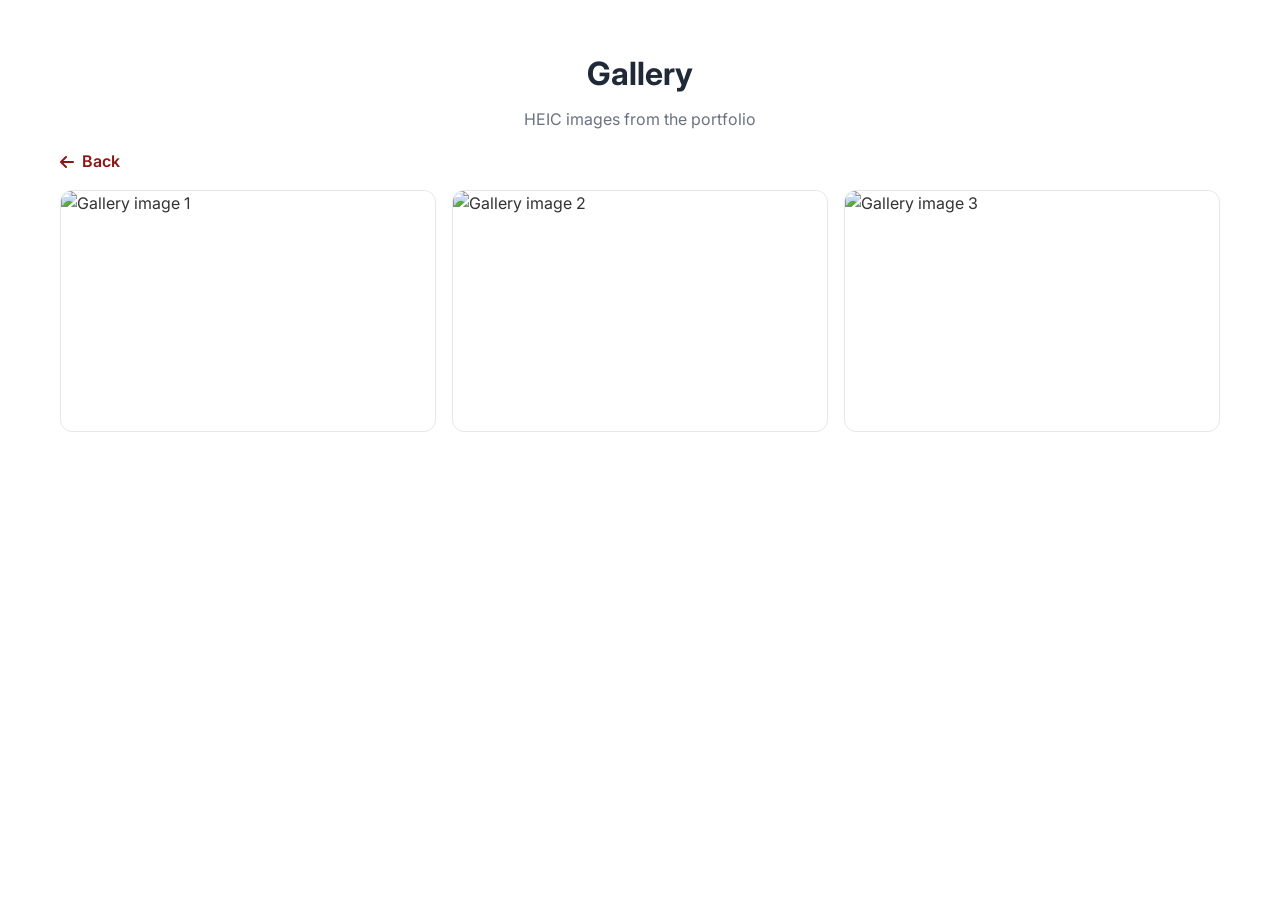
==== gallery.html @ 2d90c0ca "Initial commit: Personal portfolio website" ====
<!DOCTYPE html>
<html lang="en">
<head>
    <meta charset="UTF-8">
    <meta name="viewport" content="width=device-width, initial-scale=1.0">
    <title>Gallery - HEIC Images</title>
    <link rel="stylesheet" href="styles.css">
    <link href="https://fonts.googleapis.com/css2?family=Inter:wght@300;400;500;600;700&display=swap" rel="stylesheet">
    <link rel="stylesheet" href="https://cdnjs.cloudflare.com/ajax/libs/font-awesome/6.0.0/css/all.min.css">
    <style>
        .gallery-header { text-align: center; padding: 3rem 0 1rem 0; }
        .gallery-header h1 { font-size: 2rem; font-weight: 700; color: #1f2937; }
        .gallery-subtitle { color: #6b7280; margin-top: 0.5rem; font-size: 1rem; }
        .gallery-grid { max-width: 1200px; margin: 0 auto; padding: 0 20px 3rem 20px; display: grid; grid-template-columns: repeat(auto-fit, minmax(240px, 1fr)); gap: 1rem; }
        .gallery-card { background: #ffffff; border: 1px solid #e5e7eb; border-radius: 12px; overflow: hidden; }
        .gallery-card img { width: 100%; height: 240px; object-fit: cover; display: block; }
        .gallery-actions { max-width: 1200px; margin: 0 auto 1rem auto; padding: 0 20px; display: flex; gap: 1rem; }
        .gallery-back { text-decoration: none; color: #8C1515; font-weight: 600; display: inline-flex; align-items: center; gap: 0.5rem; }
        .gallery-back:hover { color: #6B0F0F; }
        @media (max-width: 480px) { .gallery-card img { height: 180px; } }
    </style>
    <script>
        // Warn users if HEIC may not be supported by their browser
        document.addEventListener('DOMContentLoaded', function() {
            var isSafari = /^((?!chrome|android).)*safari/i.test(navigator.userAgent);
            if (!isSafari) {
                // No UI disruption; optional console note only
                console.log('Some browsers may not natively display HEIC images.');
            }
        });
    </script>
    <link rel="preload" as="image" href="IMG_7458.HEIC">
    <link rel="preload" as="image" href="IMG_7417.HEIC">
    <link rel="preload" as="image" href="IMG_1362.HEIC">
    <link rel="icon" href="1.JPG">
    <meta name="description" content="Gallery of HEIC images">
</head>
<body>
    <div class="gallery-header">
        <h1>Gallery</h1>
        <p class="gallery-subtitle">HEIC images from the portfolio</p>
    </div>
    <div class="gallery-actions">
        <a href="index.html#about" class="gallery-back"><i class="fas fa-arrow-left"></i> Back</a>
    </div>
    <div class="gallery-grid">
        <div class="gallery-card">
            <img src="IMG_7458.HEIC" alt="Gallery image 1">
        </div>
        <div class="gallery-card">
            <img src="IMG_7417.HEIC" alt="Gallery image 2">
        </div>
        <div class="gallery-card">
            <img src="IMG_1362.HEIC" alt="Gallery image 3">
        </div>
    </div>
</body>
</html>
---- styles.css ----
:root {
    --about-bg: #F3F7FA; /* soft off-white to match provided sample */
}
/* Reset and Base Styles */
* {
    margin: 0;
    padding: 0;
    box-sizing: border-box;
}

html {
    scroll-behavior: smooth;
}

body {
    font-family: 'Inter', sans-serif;
    line-height: 1.6;
    color: #333;
    overflow-x: hidden;
}

.container {
    max-width: 1200px;
    margin: 0 auto;
    padding: 0 20px;
}

/* Navigation */
.navbar {
    position: fixed;
    top: 0;
    width: 100%;
    background: rgba(255, 255, 255, 0.95);
    backdrop-filter: blur(10px);
    z-index: 1000;
    padding: 1rem 0;
    transition: all 0.3s ease;
}

.nav-container {
    max-width: 1200px;
    margin: 0 auto;
    padding: 0 20px;
    display: flex;
    justify-content: space-between;
    align-items: center;
}

.nav-logo a {
    font-size: 1.8rem;
    font-weight: 700;
    color: #000000;
    text-decoration: none;
    transition: color 0.3s ease;
}

.nav-logo a:hover {
    color: #6B0F0F;
}

.nav-menu {
    display: flex;
    list-style: none;
    gap: 2rem;
}

.nav-link {
    text-decoration: none;
    color: #333;
    font-weight: 500;
    transition: color 0.3s ease;
    position: relative;
}

.nav-link:hover {
    color: #8C1515;
}

.nav-link::after {
    content: '';
    position: absolute;
    bottom: -5px;
    left: 0;
    width: 0;
    height: 2px;
    background: #8C1515;
    transition: width 0.3s ease;
}

.nav-link:hover::after {
    width: 100%;
}

.hamburger {
    display: none;
    flex-direction: column;
    cursor: pointer;
}

.bar {
    width: 25px;
    height: 3px;
    background: #333;
    margin: 3px 0;
    transition: 0.3s;
}

/* Hero Section */
.hero {
    min-height: 100vh;
    display: flex;
    align-items: center;
    background: linear-gradient(135deg, #8C1515 0%, #6B0F0F 100%);
    color: white;
    padding-top: 0;
}

.hero-container {
    max-width: 1200px;
    margin: 0 auto;
    padding: 0;
    display: grid;
    grid-template-columns: 1fr 1fr;
    gap: 0;
    align-items: center;
    height: 100vh;
}

.hero-content {
    padding: 80px 40px 0 40px;
    max-width: 600px;
}

.hero-title {
    font-size: 3.5rem;
    font-weight: 700;
    margin-bottom: 1rem;
    line-height: 1.2;
}

.highlight {
    color: #D2C295;
}

.hero-subtitle {
    font-size: 1.5rem;
    font-weight: 500;
    margin-bottom: 1rem;
    opacity: 0.9;
}

.hero-description {
    font-size: 1.1rem;
    margin-bottom: 2rem;
    opacity: 0.8;
    line-height: 1.7;
}

.hero-buttons {
    display: flex;
    gap: 1rem;
    flex-wrap: wrap;
}

.btn {
    padding: 12px 24px;
    border-radius: 8px;
    text-decoration: none;
    font-weight: 600;
    transition: all 0.3s ease;
    display: inline-block;
    border: none;
    cursor: pointer;
    font-size: 1rem;
}

.btn-primary {
    background: #D2C295;
    color: #1f2937;
}

.btn-primary:hover {
    background: #B8A67A;
    transform: translateY(-2px);
    box-shadow: 0 10px 25px rgba(210, 194, 149, 0.3);
}

.btn-secondary {
    background: transparent;
    color: white;
    border: 2px solid white;
}

.btn-secondary:hover {
    background: white;
    color: #1f2937;
    transform: translateY(-2px);
}

.hero-image {
    display: flex;
    justify-content: flex-end;
    align-items: center;
    height: 100vh;
    width: 100%;
}

.profile-image {
    width: 100%;
    height: 100%;
    border-radius: 0;
    overflow: hidden;
    border: none;
    box-shadow: none;
    display: flex;
    align-items: center;
    justify-content: center;
}

.hero-profile-img {
    width: 100%;
    height: 100%;
    object-fit: cover;
    object-position: center;
    transition: transform 0.3s ease;
    max-height: 100%;
}

.hero-profile-img:hover {
    transform: scale(1.05);
}

/* Section Styles */
.section-title {
    font-size: 2.5rem;
    font-weight: 700;
    text-align: center;
    margin-bottom: 3rem;
    color: #1f2937;
    position: relative;
}

.section-title::after {
    content: '';
    position: absolute;
    bottom: -10px;
    left: 50%;
    transform: translateX(-50%);
    width: 60px;
    height: 4px;
    background: linear-gradient(90deg, #8C1515, #D2C295);
    border-radius: 2px;
}

/* About Section */
.about {
    padding: 5rem 0;
    background: var(--about-bg);
}

/* Education Section */
.education {
    padding: 5rem 0;
    background: linear-gradient(rgba(255, 255, 255, 0.7), rgba(255, 255, 255, 0.7)), url('000203120008.jpg');
    background-size: cover;
    background-position: center;
    background-attachment: fixed;
}

.education-timeline {
    max-width: 800px;
    margin: 0 auto;
}

.education-item {
    margin-bottom: 3rem;
    position: relative;
    padding-left: 2rem;
}

.education-item::before {
    content: '';
    position: absolute;
    left: 0;
    top: 0;
    width: 12px;
    height: 12px;
    background: #8C1515;
    border-radius: 50%;
    border: 3px solid white;
    box-shadow: 0 0 0 3px #e5e7eb;
}

.education-item::after {
    content: '';
    position: absolute;
    left: 5px;
    top: 12px;
    width: 2px;
    height: calc(100% + 1rem);
    background: #e5e7eb;
}

.education-item:last-child::after {
    display: none;
}

.education-content {
    background: #f8fafc;
    padding: 2rem;
    border-radius: 16px;
    border-left: 4px solid #8C1515;
    box-shadow: 0 4px 6px rgba(0, 0, 0, 0.05);
    transition: all 0.3s ease;
}

.education-content:hover {
    transform: translateX(10px);
    box-shadow: 0 10px 25px rgba(0, 0, 0, 0.1);
}

.education-header {
    display: flex;
    justify-content: space-between;
    align-items: flex-start;
    margin-bottom: 1rem;
    flex-wrap: wrap;
    gap: 1rem;
}

.education-header h3 {
    font-size: 1.4rem;
    font-weight: 600;
    color: #1f2937;
    margin: 0;
}

.education-date {
    background: #8C1515;
    color: white;
    padding: 0.5rem 1rem;
    border-radius: 20px;
    font-size: 0.875rem;
    font-weight: 500;
}

.education-institution {
    font-size: 1.1rem;
    font-weight: 600;
    color: #8C1515;
    margin-bottom: 0.5rem;
}

.education-gpa {
    font-size: 1rem;
    font-weight: 600;
    color: #059669;
    margin-bottom: 1rem;
}

.education-description {
    color: #6b7280;
    line-height: 1.6;
    margin-bottom: 1rem;
}

.education-achievements {
    margin-top: 1rem;
}

.education-achievements h4 {
    font-size: 1rem;
    font-weight: 600;
    color: #8C1515;
    margin: 1.5rem 0 0.5rem 0;
}

.education-achievements h4:first-child {
    margin-top: 0.5rem;
}

.education-achievements ul {
    list-style: none;
    padding: 0;
    margin: 0.5rem 0 1rem 0;
}

.education-achievements li {
    color: #6b7280;
    margin-bottom: 0.75rem;
    line-height: 1.6;
    position: relative;
    padding-left: 1.5rem;
}

.education-achievements li::before {
    content: '▸';
    position: absolute;
    left: 0;
    color: #D2C295;
    font-weight: bold;
    font-size: 1.1rem;
}

.education-courses h4 {
    font-size: 1.1rem;
    font-weight: 600;
    color: #1f2937;
    margin-bottom: 1rem;
}

.course-categories {
    display: grid;
    grid-template-columns: repeat(auto-fit, minmax(200px, 1fr));
    gap: 1.5rem;
}

.course-category h5 {
    font-size: 1rem;
    font-weight: 600;
    color: #374151;
    margin-bottom: 0.5rem;
}

.course-category ul {
    list-style: none;
    padding: 0;
}

.course-category li {
    color: #6b7280;
    margin-bottom: 0.25rem;
    font-size: 0.9rem;
    position: relative;
    padding-left: 1rem;
}

.course-category li::before {
    content: '•';
    color: #8C1515;
    position: absolute;
    left: 0;
    font-weight: bold;
}

/* Leadership Section */
.leadership {
    padding: 5rem 0;
    background: #f8fafc;
}

.leadership-grid {
    display: grid;
    grid-template-columns: repeat(auto-fit, minmax(350px, 1fr));
    gap: 2rem;
}

.leadership-card {
    background: white;
    padding: 2rem;
    border-radius: 16px;
    box-shadow: 0 4px 6px rgba(0, 0, 0, 0.05);
    border: 1px solid #e5e7eb;
    transition: all 0.3s ease;
    position: relative;
    overflow: hidden;
}

.leadership-card::before {
    content: '';
    position: absolute;
    top: 0;
    left: 0;
    width: 100%;
    height: 4px;
    background: linear-gradient(90deg, #8C1515, #D2C295);
}

.leadership-card:hover {
    transform: translateY(-10px);
    box-shadow: 0 20px 40px rgba(0, 0, 0, 0.1);
}

.leadership-icon {
    width: 60px;
    height: 60px;
    background: linear-gradient(135deg, #8C1515, #6B0F0F);
    border-radius: 50%;
    display: flex;
    align-items: center;
    justify-content: center;
    margin-bottom: 1.5rem;
    font-size: 1.5rem;
    color: white;
}

.leadership-card h3 {
    font-size: 1.3rem;
    font-weight: 600;
    color: #1f2937;
    margin-bottom: 0.5rem;
}

.leadership-role {
    font-size: 1rem;
    font-weight: 500;
    color: #8C1515;
    margin-bottom: 1rem;
    font-style: italic;
}

.leadership-achievements {
    list-style: none;
    padding: 0;
}

.leadership-achievements li {
    color: #6b7280;
    margin-bottom: 0.75rem;
    line-height: 1.6;
    position: relative;
    padding-left: 1.5rem;
}

    .leadership-achievements li::before {
        content: '✓';
        position: absolute;
        left: 0;
        color: #059669;
        font-weight: bold;
        font-size: 1.1rem;
    }

/* Work Experience Section */
.experience {
    padding: 5rem 0;
    background: white;
}

.experience-timeline {
    max-width: 900px;
    margin: 0 auto;
}

.experience-item {
    margin-bottom: 3rem;
    position: relative;
    padding-left: 2rem;
}

.experience-item::before {
    content: '';
    position: absolute;
    left: 0;
    top: 0;
    width: 12px;
    height: 12px;
    background: #fbbf24;
    border-radius: 50%;
    border: 3px solid white;
    box-shadow: 0 0 0 3px #e5e7eb;
}

.experience-item::after {
    content: '';
    position: absolute;
    left: 5px;
    top: 12px;
    width: 2px;
    height: calc(100% + 1rem);
    background: #e5e7eb;
}

.experience-item:last-child::after {
    display: none;
}

.experience-content {
    background: #f8fafc;
    padding: 2rem;
    border-radius: 16px;
    border-left: 4px solid #D2C295;
    box-shadow: 0 4px 6px rgba(0, 0, 0, 0.05);
    transition: all 0.3s ease;
}

.experience-content:hover {
    transform: translateX(10px);
    box-shadow: 0 10px 25px rgba(0, 0, 0, 0.1);
}

.experience-header {
    display: flex;
    justify-content: space-between;
    align-items: flex-start;
    margin-bottom: 1rem;
    flex-wrap: wrap;
    gap: 1rem;
}

.experience-header h3 {
    font-size: 1.4rem;
    font-weight: 600;
    color: #1f2937;
    margin: 0;
}

.experience-date {
    background: #D2C295;
    color: #1f2937;
    padding: 0.5rem 1rem;
    border-radius: 20px;
    font-size: 0.875rem;
    font-weight: 600;
}

.experience-company {
    font-size: 1.1rem;
    font-weight: 600;
    color: #8C1515;
    margin-bottom: 1rem;
}

/* Ensure company links keep Stanford red in all states */
.experience-company a,
.experience-company a:visited {
    color: #8C1515;
    text-decoration: none;
}

.experience-company a:hover {
    color: #6B0F0F;
}

.experience-description {
    color: #6b7280;
    line-height: 1.6;
    margin-bottom: 1rem;
}

.experience-achievements h4 {
    font-size: 1.1rem;
    font-weight: 600;
    color: #1f2937;
    margin-bottom: 1rem;
}

.experience-achievements ul {
    list-style: none;
    padding: 0;
}

.experience-achievements li {
    color: #6b7280;
    margin-bottom: 0.75rem;
    line-height: 1.6;
    position: relative;
    padding-left: 1.5rem;
}

.experience-achievements li::before {
    content: '▸';
    position: absolute;
    left: 0;
    color: #D2C295;
    font-weight: bold;
    font-size: 1.1rem;
}

.about-content {
    display: grid;
    grid-template-columns: 1.3fr 1.7fr;
    gap: 4rem;
    align-items: start;
}

.about-text p {
    font-size: 1.1rem;
    margin-bottom: 1.5rem;
    color: #4b5563;
    line-height: 1.8;
}

.about-text strong {
    font-weight: 700;
    color: #4b5563;
}

.about-stats {
    display: grid;
    grid-template-columns: repeat(3, 1fr);
    gap: 2rem;
    margin-top: 2rem;
}

.stat {
    text-align: center;
    padding: 1.5rem;
    background: white;
    border-radius: 12px;
    box-shadow: 0 4px 6px rgba(0, 0, 0, 0.05);
    transition: transform 0.3s ease;
}

.stat:hover {
    transform: translateY(-5px);
}

.stat h3 {
    font-size: 2rem;
    font-weight: 700;
    color: #8C1515;
    margin-bottom: 0.5rem;
}

.stat p {
    color: #6b7280;
    font-weight: 500;
}

/* Hobbies & Interests Section */
.hobbies-interests {
    margin-top: 2rem;
    padding-top: 2rem;
    border-top: 1px solid #e5e7eb;
}

.hobbies-interests h3 {
    font-size: 1.3rem;
    font-weight: 600;
    color: #1f2937;
    margin-bottom: 1.5rem;
    text-align: center;
}

.interests-grid {
    display: grid;
    grid-template-columns: repeat(auto-fit, minmax(150px, 1fr));
    gap: 1rem;
}

.interest-item {
    display: flex;
    flex-direction: column;
    align-items: center;
    text-align: center;
    padding: 1rem;
    background: white;
    border-radius: 12px;
    box-shadow: 0 2px 4px rgba(0, 0, 0, 0.05);
    transition: all 0.3s ease;
    border: 1px solid #e5e7eb;
}

.interest-item:hover {
    transform: translateY(-5px);
    box-shadow: 0 8px 25px rgba(0, 0, 0, 0.1);
    border-color: #2563eb;
}

.interest-item i {
    font-size: 1.5rem;
    color: #8C1515;
    margin-bottom: 0.75rem;
    transition: all 0.3s ease;
}

.interest-item:hover i {
    color: #6B0F0F;
    transform: scale(1.1);
}

.interest-item span {
    font-size: 0.9rem;
    font-weight: 500;
    color: #374151;
    line-height: 1.4;
}

/* Preserve interest link styling */
.interest-link {
    color: inherit;
    text-decoration: none;
}

.interest-link:hover,
.interest-link:visited {
    color: inherit;
    text-decoration: none;
}

.about-image {
    height: 100%;
    display: flex;
    flex-direction: column;
    gap: 1rem;
}

.about-gemini-image {
    width: 100%;
    height: 40%;
    border-radius: 12px;
    overflow: hidden;
    box-shadow: none;
    background: var(--about-bg); /* match About section background */
}

.about-gemini-img {
    width: 100%;
    height: 100%;
    object-fit: cover;
    object-position: center;
}

.about-profile-image {
    width: 100%;
    height: 60%;
    border-radius: 0;
    overflow: hidden;
    box-shadow: none;
    border: none;
}

.about-profile-img {
    width: 100%;
    height: 100%;
    object-fit: cover;
    object-position: center;
    transition: transform 0.3s ease;
}

.about-profile-img:hover {
    transform: scale(1.05);
}

.about-profile-img:hover {
    transform: scale(1.05);
}

/* Skills Section */
.skills {
    padding: 5rem 0;
    background: white;
}

.skills-grid {
    display: grid;
    grid-template-columns: repeat(auto-fit, minmax(300px, 1fr));
    gap: 2rem;
}

.skill-category {
    background: #f8fafc;
    padding: 2rem;
    border-radius: 16px;
    border: 1px solid #e5e7eb;
    transition: all 0.3s ease;
}

.skill-category:hover {
    transform: translateY(-5px);
    box-shadow: 0 20px 40px rgba(0, 0, 0, 0.1);
    border-color: #8C1515;
}

/* Disable hover movement/color changes in skills section */
.skills .skill-category:hover {
    transform: none;
    box-shadow: none;
    border-color: #e5e7eb;
}

.skill-category h3 {
    font-size: 1.3rem;
    font-weight: 600;
    margin-bottom: 1.5rem;
    color: #1f2937;
    text-align: center;
}

.skill-items {
    display: grid;
    grid-template-columns: repeat(2, 1fr);
    gap: 1rem;
}

.skill-item {
    display: flex;
    align-items: center;
    gap: 0.5rem;
    padding: 0.75rem;
    background: white;
    border-radius: 8px;
    transition: all 0.3s ease;
}

.skill-item:hover {
    background: #8C1515;
    color: white;
    transform: translateX(5px);
}

.skills .skill-item:hover {
    background: white;
    color: inherit;
    transform: none;
}

.skills .skill-item:hover i {
    color: #8C1515;
}

.skill-item i {
    font-size: 1.2rem;
    color: #8C1515;
}

.skill-item:hover i {
    color: white;
}

.skill-item span {
    font-weight: 500;
}

/* Projects Section */
.projects {
    padding: 5rem 0;
    background: #f8fafc;
}

.projects-grid {
    display: grid;
    grid-template-columns: repeat(auto-fit, minmax(350px, 1fr));
    gap: 2rem;
}

.project-card {
    background: white;
    border-radius: 16px;
    overflow: hidden;
    box-shadow: 0 4px 6px rgba(0, 0, 0, 0.05);
    border: 1px solid #e5e7eb;
}

.project-image {
    height: 200px;
    background: linear-gradient(135deg, #667eea, #764ba2);
    display: flex;
    align-items: center;
    justify-content: center;
    overflow: hidden;
}

/* Ensure project screenshot images fill the frame */
.project-image-img {
    width: 100%;
    height: 100%;
    object-fit: cover;
    display: block;
}

/* Remove gradient background for cards that provide an image */
.project-card.smarte .project-image,
.project-card.synced .project-image,
.project-card.teachfx .project-image,
.project-card.ck12 .project-image,
.project-card.honors .project-image {
    background: none;
}

.project-placeholder {
    font-size: 3rem;
    color: white;
}

.project-content {
    padding: 2rem;
}

.project-content h3 {
    font-size: 1.4rem;
    font-weight: 600;
    margin-bottom: 1rem;
    color: #1f2937;
}

.project-content p {
    color: #6b7280;
    margin-bottom: 1.5rem;
    line-height: 1.6;
}

.project-tech {
    display: flex;
    flex-wrap: wrap;
    gap: 0.5rem;
    margin-bottom: 1.5rem;
}

.project-tech span {
    background: #e5e7eb;
    color: #374151;
    padding: 0.25rem 0.75rem;
    border-radius: 20px;
    font-size: 0.875rem;
    font-weight: 500;
}

.project-features {
    margin-bottom: 1.5rem;
}

.project-features h4 {
    font-size: 1rem;
    font-weight: 600;
    color: #1f2937;
    margin-bottom: 0.75rem;
}

.project-features ul {
    list-style: none;
    padding: 0;
}

.project-features li {
    color: #6b7280;
    margin-bottom: 0.5rem;
    line-height: 1.5;
    position: relative;
    padding-left: 1.25rem;
    font-size: 0.9rem;
}

.project-features li::before {
    content: '✦';
    position: absolute;
    left: 0;
    color: #8C1515;
    font-weight: bold;
    font-size: 0.8rem;
}

.project-links {
    display: flex;
    gap: 1rem;
}

.project-link {
    text-decoration: none;
    color: #8C1515;
    font-weight: 500;
    display: flex;
    align-items: center;
    gap: 0.5rem;
    transition: color 0.3s ease;
}

.project-link:hover {
    color: #6B0F0F;
}

/* Contact Section */
.contact {
    padding: 5rem 0;
    background: white;
}

.contact-content {
    display: grid;
    grid-template-columns: 1fr 1fr;
    gap: 4rem;
}

.contact-social {
    display: flex;
    flex-direction: column;
    justify-content: center;
}

.contact-social h3 {
    font-size: 1.8rem;
    font-weight: 600;
    margin-bottom: 1rem;
    color: #1f2937;
}

.contact-social .contact-items {
    margin-bottom: 2rem;
}

.contact-info h3 {
    font-size: 1.8rem;
    font-weight: 600;
    margin-bottom: 1rem;
    color: #1f2937;
}

.contact-info p {
    color: #6b7280;
    margin-bottom: 2rem;
    line-height: 1.7;
}

.contact-items {
    margin-bottom: 2rem;
}

.contact-item {
    display: flex;
    align-items: center;
    gap: 1rem;
    margin-bottom: 1rem;
    color: #4b5563;
}

.contact-item i {
    color: #8C1515;
    font-size: 1.2rem;
    width: 20px;
}

.social-links {
    display: flex;
    gap: 1rem;
}

.social-link {
    width: 45px;
    height: 45px;
    background: #f3f4f6;
    border-radius: 50%;
    display: flex;
    align-items: center;
    justify-content: center;
    color: #6b7280;
    text-decoration: none;
    transition: all 0.3s ease;
}

.social-link:hover {
    background: #8C1515;
    color: white;
    transform: translateY(-3px);
}

.contact-form {
    background: #f8fafc;
    padding: 2rem;
    border-radius: 16px;
    border: 1px solid #e5e7eb;
}

.form-group {
    margin-bottom: 1.5rem;
}

.form-group input,
.form-group textarea {
    width: 100%;
    padding: 1rem;
    border: 1px solid #d1d5db;
    border-radius: 8px;
    font-size: 1rem;
    font-family: inherit;
    transition: border-color 0.3s ease;
}

.form-group input:focus,
.form-group textarea:focus {
    outline: none;
    border-color: #8C1515;
    box-shadow: 0 0 0 3px rgba(140, 21, 21, 0.1);
}

.form-group textarea {
    resize: vertical;
    min-height: 120px;
}

/* Footer */
.footer {
    background: #1f2937;
    color: white;
    text-align: center;
    padding: 2rem 0;
}

/* Responsive Design */
@media (max-width: 768px) {
    .hamburger {
        display: flex;
    }

    .nav-menu {
        position: fixed;
        left: -100%;
        top: 70px;
        flex-direction: column;
        background-color: white;
        width: 100%;
        text-align: center;
        transition: 0.3s;
        box-shadow: 0 10px 27px rgba(0, 0, 0, 0.05);
        padding: 2rem 0;
    }

    .nav-menu.active {
        left: 0;
    }

    .hero-container {
        grid-template-columns: 1fr;
        text-align: center;
        gap: 2rem;
        height: auto;
        min-height: 100vh;
    }

    .hero-content {
        padding: 0 20px;
        max-width: 100%;
    }

    .hero-image {
        order: -1;
        height: 300px;
        margin-bottom: 2rem;
        width: 100%;
    }

    .hero-title {
        font-size: 2.5rem;
    }

    .profile-image {
        width: 250px;
        height: 250px;
    }

    .about-profile-image {
        width: 200px;
        height: 200px;
    }

    .about-content {
        grid-template-columns: 1fr;
        gap: 2rem;
    }

    .about-profile-image {
        height: 350px;
        order: -1;
        margin-bottom: 2rem;
        width: 100%;
        max-width: 300px;
        margin: 0 auto 2rem auto;
    }

    .about-stats {
        grid-template-columns: 1fr;
    }

    .interests-grid {
        grid-template-columns: repeat(2, 1fr);
        gap: 0.75rem;
    }

    .interest-item {
        padding: 0.75rem;
    }

    .interest-item span {
        font-size: 0.8rem;
    }

    .contact-content {
        grid-template-columns: 1fr;
        gap: 2rem;
    }

    .projects-grid {
        grid-template-columns: 1fr;
    }

    .skills-grid {
        grid-template-columns: 1fr;
    }

    .education-timeline {
        padding: 0 1rem;
    }

    .education-item {
        padding-left: 1.5rem;
    }

    .leadership-grid {
        grid-template-columns: 1fr;
    }

    .experience-timeline {
        padding: 0 1rem;
    }

    .experience-item {
        padding-left: 1.5rem;
    }

    .hero-buttons {
        justify-content: center;
    }
}

@media (max-width: 480px) {
    .container {
        padding: 0 15px;
    }

    .hero-title {
        font-size: 2rem;
    }

    .hero-image {
        height: 250px;
        width: 100%;
    }

    .about-profile-image {
        height: 300px;
        width: 100%;
        max-width: 280px;
    }

    .section-title {
        font-size: 2rem;
    }

    .btn {
        padding: 10px 20px;
        font-size: 0.9rem;
    }

    .profile-image {
        width: 200px;
        height: 200px;
    }

    .about-profile-image {
        width: 180px;
        height: 180px;
    }
}

/* Animations */
@keyframes fadeInUp {
    from {
        opacity: 0;
        transform: translateY(30px);
    }
    to {
        opacity: 1;
        transform: translateY(0);
    }
}

.fade-in-up {
    animation: fadeInUp 0.6s ease-out;
}

/* Smooth scrolling for anchor links */
html {
    scroll-behavior: smooth;
}

/* Custom scrollbar */
::-webkit-scrollbar {
    width: 8px;
}

::-webkit-scrollbar-track {
    background: #f1f1f1;
}

::-webkit-scrollbar-thumb {
    background: #8C1515;
    border-radius: 4px;
}

::-webkit-scrollbar-thumb:hover {
    background: #6B0F0F;
}
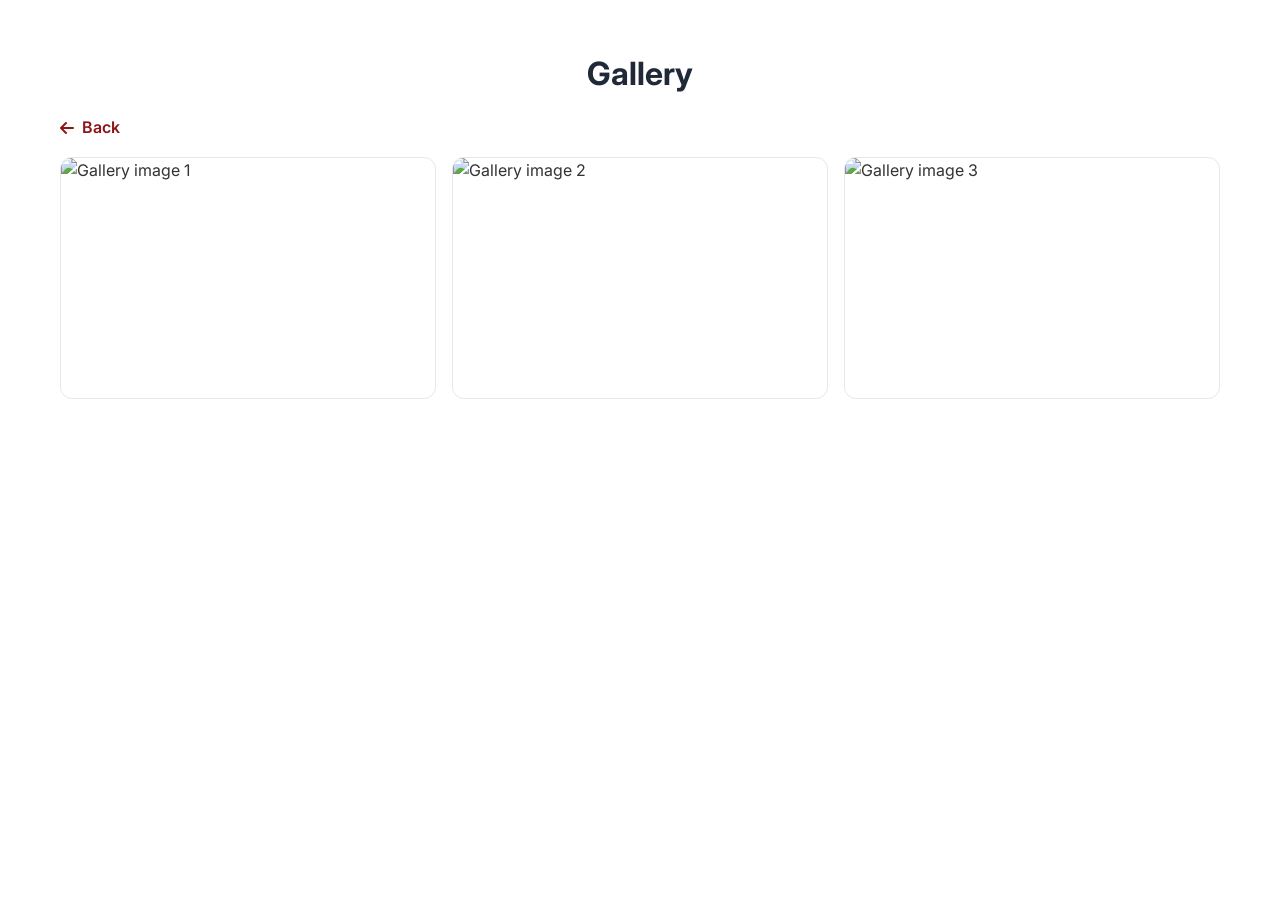
==== commit dd0d18d4: "Update gallery.html" ====
--- a/gallery.html
+++ b/gallery.html
@@ -38,7 +38,6 @@
 <body>
     <div class="gallery-header">
         <h1>Gallery</h1>
-        <p class="gallery-subtitle">HEIC images from the portfolio</p>
     </div>
     <div class="gallery-actions">
         <a href="index.html#about" class="gallery-back"><i class="fas fa-arrow-left"></i> Back</a>
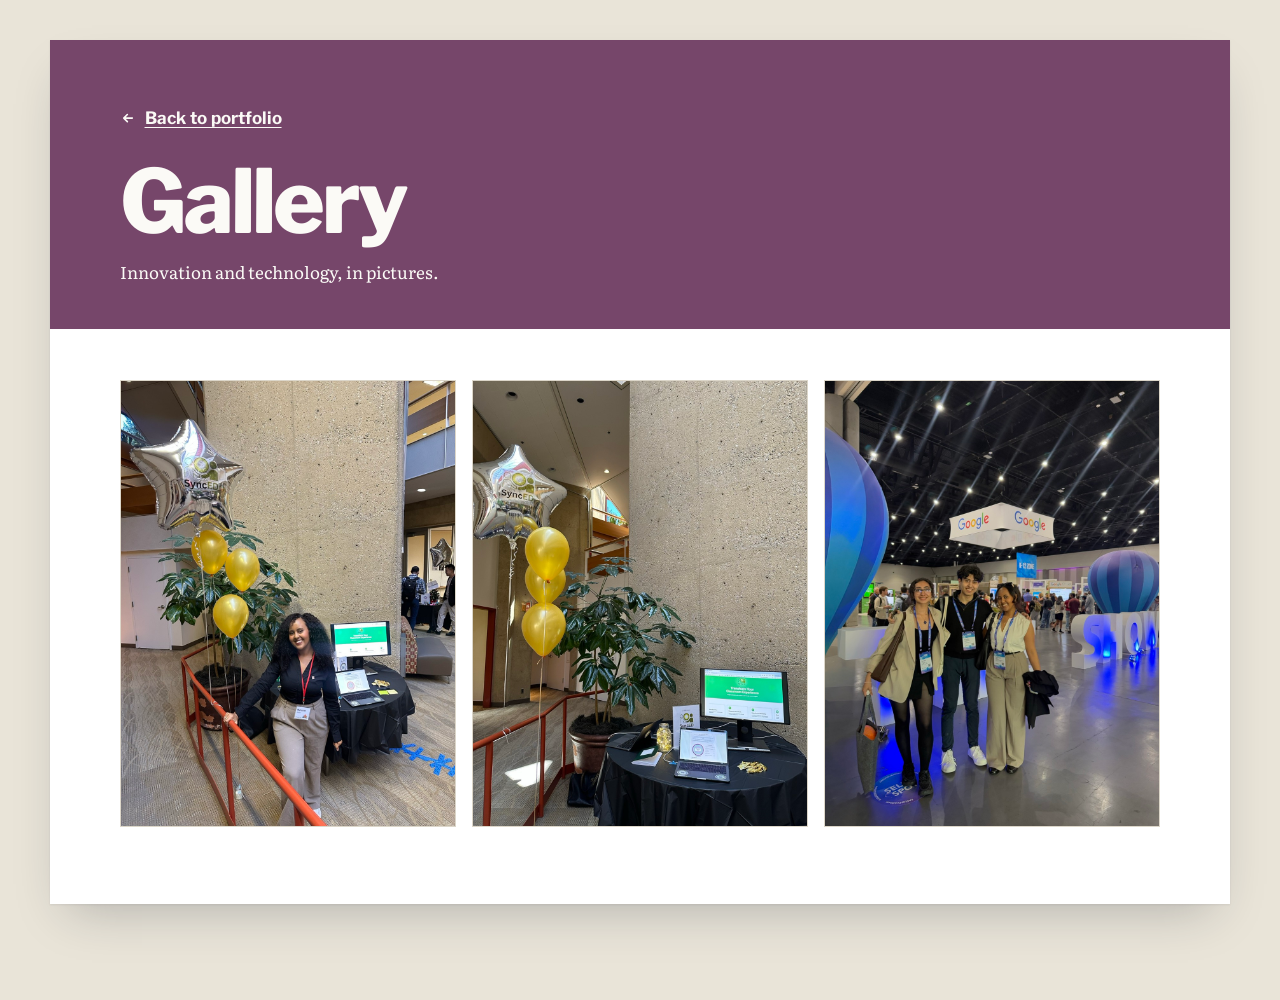
==== commit 007a6238: "Redesign portfolio as a tabbed course reader Replace the template layout with a white sheet on binde" ====
--- a/gallery.html
+++ b/gallery.html
@@ -3,56 +3,36 @@
 <head>
     <meta charset="UTF-8">
     <meta name="viewport" content="width=device-width, initial-scale=1.0">
-    <title>Gallery - HEIC Images</title>
+    <title>Gallery — Meheret Abebe</title>
+    <meta name="description" content="Photos from Meheret Abebe's work in innovation and technology.">
+    <meta name="theme-color" content="#e9e4d8">
+    <link rel="preconnect" href="https://fonts.googleapis.com">
+    <link rel="preconnect" href="https://fonts.gstatic.com" crossorigin>
+    <link href="https://fonts.googleapis.com/css2?family=Libre+Franklin:wght@400..800&family=Literata:ital,opsz,wght@0,7..72,400..600;1,7..72,400&display=swap" rel="stylesheet">
     <link rel="stylesheet" href="styles.css">
-    <link href="https://fonts.googleapis.com/css2?family=Inter:wght@300;400;500;600;700&display=swap" rel="stylesheet">
-    <link rel="stylesheet" href="https://cdnjs.cloudflare.com/ajax/libs/font-awesome/6.0.0/css/all.min.css">
-    <style>
-        .gallery-header { text-align: center; padding: 3rem 0 1rem 0; }
-        .gallery-header h1 { font-size: 2rem; font-weight: 700; color: #1f2937; }
-        .gallery-subtitle { color: #6b7280; margin-top: 0.5rem; font-size: 1rem; }
-        .gallery-grid { max-width: 1200px; margin: 0 auto; padding: 0 20px 3rem 20px; display: grid; grid-template-columns: repeat(auto-fit, minmax(240px, 1fr)); gap: 1rem; }
-        .gallery-card { background: #ffffff; border: 1px solid #e5e7eb; border-radius: 12px; overflow: hidden; }
-        .gallery-card img { width: 100%; height: 240px; object-fit: cover; display: block; }
-        .gallery-actions { max-width: 1200px; margin: 0 auto 1rem auto; padding: 0 20px; display: flex; gap: 1rem; }
-        .gallery-back { text-decoration: none; color: #8C1515; font-weight: 600; display: inline-flex; align-items: center; gap: 0.5rem; }
-        .gallery-back:hover { color: #6B0F0F; }
-        @media (max-width: 480px) { .gallery-card img { height: 180px; } }
-    </style>
-    <script>
-        // Warn users if HEIC may not be supported by their browser
-        document.addEventListener('DOMContentLoaded', function() {
-            var isSafari = /^((?!chrome|android).)*safari/i.test(navigator.userAgent);
-            if (!isSafari) {
-                // No UI disruption; optional console note only
-                console.log('Some browsers may not natively display HEIC images.');
-            }
-        });
-    </script>
-    <link rel="preload" as="image" href="IMG_7458.HEIC">
-    <link rel="preload" as="image" href="IMG_7417.HEIC">
-    <link rel="preload" as="image" href="IMG_1362.HEIC">
-    <link rel="icon" href="1.JPG">
-    <meta name="description" content="Gallery of HEIC images">
 </head>
 <body>
-    <div class="gallery-header">
-        <h1>Gallery</h1>
-    </div>
-    <div class="gallery-actions">
-        <a href="index.html#about" class="gallery-back"><i class="fas fa-arrow-left"></i> Back</a>
-    </div>
-    <div class="gallery-grid">
-        <div class="gallery-card">
-            <img src="IMG_7458.HEIC" alt="Gallery image 1">
+    <svg class="sprite" aria-hidden="true" focusable="false">
+        <symbol id="i-arrow" viewBox="0 0 16 16"><path d="M5 11 11 5M6 5h5v5" fill="none" stroke="currentColor" stroke-width="1.6" stroke-linecap="round" stroke-linejoin="round"/></symbol>
+    </svg>
+
+    <main class="sheet gallery-sheet">
+        <header class="gallery-head">
+            <a class="gallery-back" href="index.html#about"><svg class="icon" aria-hidden="true"><use href="#i-arrow"/></svg> Back to portfolio</a>
+            <h1>Gallery</h1>
+            <p>Innovation and technology, in pictures.</p>
+        </header>
+        <div class="gallery-grid">
+            <figure>
+                <img src="img/gallery-1.jpg" width="1400" height="1050" alt="Gallery photo 1">
+            </figure>
+            <figure>
+                <img src="img/gallery-2.jpg" width="1400" height="1050" alt="Gallery photo 2">
+            </figure>
+            <figure>
+                <img src="img/gallery-3.jpg" width="1400" height="1050" alt="Gallery photo 3">
+            </figure>
         </div>
-        <div class="gallery-card">
-            <img src="IMG_7417.HEIC" alt="Gallery image 2">
-        </div>
-        <div class="gallery-card">
-            <img src="IMG_1362.HEIC" alt="Gallery image 3">
-        </div>
-    </div>
+    </main>
 </body>
 </html>
-
--- a/styles.css
+++ b/styles.css
@@ -1,1392 +1,1080 @@
+/* Course reader: white sheet on binder board, coloured tab dividers per section */
+
 :root {
-    --about-bg: #F3F7FA; /* soft off-white to match provided sample */
-}
-/* Reset and Base Styles */
-* {
-    margin: 0;
-    padding: 0;
+    --board: #e9e4d8;
+    --board-deep: #d8d1c1;
+    --sheet: #ffffff;
+    --ink: #1b2433;
+    --ink-2: #4c5568;
+    --rule: #dcd6c9;
+    --on-dark: #fbfaf6;
+    --on-dark-2: #b9bfcc;
+
+    --teal: #2f6f73;
+    --rust: #a4501f;
+    --mustard: #e3ad3b;
+    --blue: #2d4f86;
+    --olive: #56653f;
+    --plum: #76466a;
+
+    --display: "Libre Franklin", "Franklin Gothic Medium", "Helvetica Neue", Arial, sans-serif;
+    --text: "Literata", Georgia, "Times New Roman", serif;
+
+    --pad: clamp(20px, 5.5vw, 84px);
+    --sheet-max: 1180px;
+    --tab-w: 164px;
+    --ease-out: cubic-bezier(0.16, 1, 0.3, 1);
+
+    --shadow-sheet: 0 1px 2px rgba(27, 36, 51, 0.08), 0 22px 48px -18px rgba(27, 36, 51, 0.28);
+    --shadow-tab: 0 3px 10px -4px rgba(27, 36, 51, 0.35);
+}
+
+*,
+*::before,
+*::after {
     box-sizing: border-box;
 }
 
 html {
     scroll-behavior: smooth;
+    scrollbar-color: var(--ink-2) var(--board);
+    -webkit-text-size-adjust: 100%;
+}
+
+@media (prefers-reduced-motion: reduce) {
+    html {
+        scroll-behavior: auto;
+    }
 }
 
 body {
-    font-family: 'Inter', sans-serif;
-    line-height: 1.6;
-    color: #333;
-    overflow-x: hidden;
-}
-
-.container {
-    max-width: 1200px;
-    margin: 0 auto;
-    padding: 0 20px;
-}
-
-/* Navigation */
-.navbar {
-    position: fixed;
-    top: 0;
-    width: 100%;
-    background: rgba(255, 255, 255, 0.95);
-    backdrop-filter: blur(10px);
-    z-index: 1000;
-    padding: 1rem 0;
-    transition: all 0.3s ease;
-}
-
-.nav-container {
-    max-width: 1200px;
-    margin: 0 auto;
-    padding: 0 20px;
+    margin: 0;
+    background: var(--board);
+    color: var(--ink);
+    font-family: var(--text);
+    font-size: 1.0625rem;
+    line-height: 1.65;
+    font-optical-sizing: auto;
+    -webkit-font-smoothing: antialiased;
+    text-rendering: optimizeLegibility;
+}
+
+::selection {
+    background: var(--teal);
+    color: var(--on-dark);
+}
+
+img {
+    display: block;
+    max-width: 100%;
+    height: auto;
+}
+
+h1,
+h2,
+h3,
+h4,
+h5 {
+    font-family: var(--display);
+    margin: 0;
+    text-wrap: balance;
+}
+
+p,
+ul,
+ol,
+dl,
+figure,
+blockquote {
+    margin: 0;
+}
+
+a {
+    color: inherit;
+    text-decoration-thickness: 1px;
+    text-underline-offset: 0.2em;
+}
+
+a:focus-visible,
+.btn:focus-visible {
+    outline: 2px solid var(--ink);
+    outline-offset: 3px;
+    border-radius: 2px;
+}
+
+.sprite {
+    display: none;
+}
+
+.icon {
+    width: 0.95em;
+    height: 0.95em;
+    flex: none;
+    vertical-align: -0.12em;
+}
+
+.skip-link {
+    position: absolute;
+    left: 16px;
+    top: -100px;
+    z-index: 10;
+    background: var(--ink);
+    color: var(--on-dark);
+    padding: 10px 16px;
+    font-family: var(--display);
+    font-weight: 600;
+}
+
+.skip-link:focus {
+    top: 16px;
+}
+
+/* ---------- Reader: sheet + tab column ---------- */
+
+.reader {
+    display: grid;
+    grid-template-columns: minmax(0, var(--sheet-max)) var(--tab-w);
+    justify-content: center;
+    padding: 40px 20px 96px;
+}
+
+.sheet {
+    position: relative;
+    z-index: 2;
+    background: var(--sheet);
+    box-shadow: var(--shadow-sheet);
+    min-width: 0;
+}
+
+/* ---------- Tabs ---------- */
+
+.tabs {
+    position: sticky;
+    top: 40px;
+    align-self: start;
+    z-index: 1;
+    grid-column: 2;
+    grid-row: 1;
+}
+
+.tabs ol {
+    list-style: none;
+    margin: 0;
+    padding: 24px 0 0;
     display: flex;
-    justify-content: space-between;
-    align-items: center;
-}
-
-.nav-logo a {
-    font-size: 1.8rem;
-    font-weight: 700;
-    color: #000000;
-    text-decoration: none;
-    transition: color 0.3s ease;
-}
-
-.nav-logo a:hover {
-    color: #6B0F0F;
-}
-
-.nav-menu {
-    display: flex;
-    list-style: none;
-    gap: 2rem;
-}
-
-.nav-link {
-    text-decoration: none;
-    color: #333;
-    font-weight: 500;
-    transition: color 0.3s ease;
-    position: relative;
-}
-
-.nav-link:hover {
-    color: #8C1515;
-}
-
-.nav-link::after {
-    content: '';
-    position: absolute;
-    bottom: -5px;
-    left: 0;
-    width: 0;
-    height: 2px;
-    background: #8C1515;
-    transition: width 0.3s ease;
-}
-
-.nav-link:hover::after {
-    width: 100%;
-}
-
-.hamburger {
-    display: none;
     flex-direction: column;
-    cursor: pointer;
-}
-
-.bar {
-    width: 25px;
-    height: 3px;
-    background: #333;
-    margin: 3px 0;
-    transition: 0.3s;
-}
-
-/* Hero Section */
-.hero {
-    min-height: 100vh;
+    gap: 6px;
+}
+
+.tab {
     display: flex;
     align-items: center;
-    background: linear-gradient(135deg, #8C1515 0%, #6B0F0F 100%);
-    color: white;
-    padding-top: 0;
-}
-
-.hero-container {
-    max-width: 1200px;
-    margin: 0 auto;
-    padding: 0;
-    display: grid;
-    grid-template-columns: 1fr 1fr;
+    height: 58px;
+    padding: 0 18px 0 40px;
+    margin-left: -8px;
+    background: var(--c);
+    color: var(--c-ink);
+    font-family: var(--display);
+    font-weight: 700;
+    font-size: 0.9375rem;
+    letter-spacing: 0.01em;
+    text-decoration: none;
+    border-radius: 0 7px 7px 0;
+    transform: translateX(-22px);
+    transition: transform 0.45s var(--ease-out), box-shadow 0.45s var(--ease-out);
+}
+
+.tab:hover {
+    transform: translateX(-12px);
+}
+
+.tab[aria-current="true"] {
+    transform: translateX(0);
+    box-shadow: var(--shadow-tab);
+}
+
+.tab:focus-visible {
+    outline: 2px solid var(--ink);
+    outline-offset: 2px;
+    transform: translateX(0);
+}
+
+/* Tabs slide out from behind the sheet once on load */
+.js .tab {
+    transform: translateX(-110%);
+}
+
+.js.is-ready .tab {
+    transform: translateX(-22px);
+    transition-delay: calc(var(--i, 0) * 55ms);
+}
+
+.js.is-ready .tab:hover {
+    transform: translateX(-12px);
+    transition-delay: 0s;
+}
+
+.js.is-ready .tab[aria-current="true"] {
+    transform: translateX(0);
+}
+
+@media (prefers-reduced-motion: reduce) {
+    .tab,
+    .js .tab {
+        transition: none;
+    }
+    .js .tab {
+        transform: translateX(-22px);
+    }
+}
+
+/* ---------- Cover ---------- */
+
+.cover {
+    display: grid;
+    grid-template-columns: minmax(0, 1.35fr) minmax(0, 1fr);
+    gap: clamp(28px, 4vw, 64px);
+    align-items: end;
+    min-height: calc(100svh - 40px - 104px);
+    padding: clamp(36px, 6vw, 84px) var(--pad) clamp(40px, 5vw, 72px);
+}
+
+.cover-name {
+    font-size: clamp(3.4rem, 8.4vw, 6rem);
+    font-weight: 800;
+    line-height: 0.92;
+    letter-spacing: -0.035em;
+}
+
+.cover-name span {
+    display: block;
+}
+
+.cover-roles span {
+    white-space: nowrap;
+}
+
+.cover-roles {
+    margin-top: 22px;
+    font-family: var(--display);
+    font-size: clamp(1.25rem, 2.1vw, 1.75rem);
+    font-weight: 600;
+    line-height: 1.25;
+    color: var(--teal);
+}
+
+.cover-lead {
+    margin-top: 18px;
+    max-width: 34em;
+    font-size: clamp(1.0625rem, 1.3vw, 1.25rem);
+    line-height: 1.55;
+}
+
+.cover-actions {
+    display: flex;
+    flex-wrap: wrap;
+    gap: 12px;
+    margin-top: 32px;
+}
+
+.btn {
+    display: inline-flex;
+    align-items: center;
+    gap: 10px;
+    min-height: 52px;
+    padding: 0 26px;
+    font-family: var(--display);
+    font-weight: 700;
+    font-size: 1.0625rem;
+    text-decoration: none;
+    border: 2px solid var(--ink);
+    transition: background-color 0.25s var(--ease-out), color 0.25s var(--ease-out);
+}
+
+.btn-solid {
+    background: var(--ink);
+    color: var(--on-dark);
+}
+
+.btn-solid:hover {
+    background: var(--teal);
+    border-color: var(--teal);
+}
+
+.btn-line {
+    background: transparent;
+    color: var(--ink);
+}
+
+.btn-line:hover {
+    background: var(--ink);
+    color: var(--on-dark);
+}
+
+.cover-facts {
+    display: grid;
     gap: 0;
-    align-items: center;
-    height: 100vh;
-}
-
-.hero-content {
-    padding: 80px 40px 0 40px;
-    max-width: 600px;
-}
-
-.hero-title {
-    font-size: 3.5rem;
-    font-weight: 700;
-    margin-bottom: 1rem;
-    line-height: 1.2;
-}
-
-.highlight {
-    color: #D2C295;
-}
-
-.hero-subtitle {
-    font-size: 1.5rem;
-    font-weight: 500;
-    margin-bottom: 1rem;
-    opacity: 0.9;
-}
-
-.hero-description {
-    font-size: 1.1rem;
-    margin-bottom: 2rem;
-    opacity: 0.8;
-    line-height: 1.7;
-}
-
-.hero-buttons {
-    display: flex;
-    gap: 1rem;
-    flex-wrap: wrap;
-}
-
-.btn {
-    padding: 12px 24px;
-    border-radius: 8px;
-    text-decoration: none;
+    margin-top: 44px;
+    border-top: 1px solid var(--ink);
+    max-width: 40em;
+}
+
+.cover-facts > div {
+    display: grid;
+    grid-template-columns: 7.5rem 1fr;
+    gap: 16px;
+    padding: 10px 0;
+    border-bottom: 1px solid var(--rule);
+    font-size: 0.9375rem;
+}
+
+.cover-facts dt {
+    font-family: var(--display);
     font-weight: 600;
-    transition: all 0.3s ease;
-    display: inline-block;
-    border: none;
-    cursor: pointer;
-    font-size: 1rem;
-}
-
-.btn-primary {
-    background: #D2C295;
-    color: #1f2937;
-}
-
-.btn-primary:hover {
-    background: #B8A67A;
-    transform: translateY(-2px);
-    box-shadow: 0 10px 25px rgba(210, 194, 149, 0.3);
-}
-
-.btn-secondary {
-    background: transparent;
-    color: white;
-    border: 2px solid white;
-}
-
-.btn-secondary:hover {
-    background: white;
-    color: #1f2937;
-    transform: translateY(-2px);
-}
-
-.hero-image {
-    display: flex;
-    justify-content: flex-end;
-    align-items: center;
-    height: 100vh;
-    width: 100%;
-}
-
-.profile-image {
-    width: 100%;
-    height: 100%;
-    border-radius: 0;
-    overflow: hidden;
-    border: none;
-    box-shadow: none;
-    display: flex;
-    align-items: center;
-    justify-content: center;
-}
-
-.hero-profile-img {
+    color: var(--ink-2);
+}
+
+.cover-facts dd {
+    margin: 0;
+}
+
+.cover-portrait {
+    align-self: stretch;
+    max-height: min(78svh, 760px);
+}
+
+.cover-portrait img {
     width: 100%;
     height: 100%;
     object-fit: cover;
-    object-position: center;
-    transition: transform 0.3s ease;
-    max-height: 100%;
-}
-
-.hero-profile-img:hover {
-    transform: scale(1.05);
-}
-
-/* Section Styles */
-.section-title {
-    font-size: 2.5rem;
-    font-weight: 700;
-    text-align: center;
-    margin-bottom: 3rem;
-    color: #1f2937;
+    object-position: 50% 30%;
+}
+
+/* ---------- Parts and dividers ---------- */
+
+.part {
+    padding: 0 var(--pad) clamp(56px, 7vw, 104px);
+    scroll-margin-top: 0;
+}
+
+.divider {
+    margin: 0 calc(var(--pad) * -1) clamp(40px, 5vw, 72px);
+    padding: clamp(36px, 5vw, 64px) var(--pad) clamp(28px, 3.4vw, 44px);
+    background: var(--c);
+    color: var(--c-ink);
+}
+
+.divider h2 {
+    font-size: clamp(2.75rem, 7vw, 5.5rem);
+    font-weight: 800;
+    line-height: 0.95;
+    letter-spacing: -0.035em;
+}
+
+.divider p {
+    margin-top: 14px;
+    max-width: 40em;
+    font-size: clamp(1rem, 1.3vw, 1.1875rem);
+    opacity: 0.92;
+}
+
+h3 {
+    font-size: clamp(1.375rem, 2vw, 1.75rem);
+    font-weight: 700;
+    line-height: 1.2;
+    letter-spacing: -0.015em;
+}
+
+h4 {
+    margin-top: 28px;
+    margin-bottom: 8px;
+    font-size: 0.9375rem;
+    font-weight: 700;
+    color: var(--ink);
+}
+
+h5 {
+    font-size: 0.9375rem;
+    font-weight: 700;
+    margin-bottom: 6px;
+}
+
+h3 a {
+    text-decoration: none;
+    background: linear-gradient(currentColor, currentColor) 0 100% / 100% 1px no-repeat;
+    padding-bottom: 1px;
+}
+
+h3 a:hover {
+    color: var(--c, var(--teal));
+}
+
+/* Tick lists: a short rule in the section colour instead of bullets */
+.ticks {
+    list-style: none;
+    padding: 0;
+    display: grid;
+    gap: 8px;
+}
+
+.ticks li {
     position: relative;
-}
-
-.section-title::after {
-    content: '';
-    position: absolute;
-    bottom: -10px;
-    left: 50%;
-    transform: translateX(-50%);
-    width: 60px;
-    height: 4px;
-    background: linear-gradient(90deg, #8C1515, #D2C295);
-    border-radius: 2px;
-}
-
-/* About Section */
-.about {
-    padding: 5rem 0;
-    background: var(--about-bg);
-}
-
-/* Education Section */
-.education {
-    padding: 5rem 0;
-    background: linear-gradient(rgba(255, 255, 255, 0.7), rgba(255, 255, 255, 0.7)), url('000203120008.jpg');
-    background-size: cover;
-    background-position: center;
-    background-attachment: fixed;
-}
-
-.education-timeline {
-    max-width: 800px;
-    margin: 0 auto;
-}
-
-.education-item {
-    margin-bottom: 3rem;
-    position: relative;
-    padding-left: 2rem;
-}
-
-.education-item::before {
-    content: '';
+    padding-left: 22px;
+    max-width: 62ch;
+}
+
+.ticks li::before {
+    content: "";
     position: absolute;
     left: 0;
-    top: 0;
-    width: 12px;
-    height: 12px;
-    background: #8C1515;
-    border-radius: 50%;
-    border: 3px solid white;
-    box-shadow: 0 0 0 3px #e5e7eb;
-}
-
-.education-item::after {
-    content: '';
-    position: absolute;
-    left: 5px;
-    top: 12px;
-    width: 2px;
-    height: calc(100% + 1rem);
-    background: #e5e7eb;
-}
-
-.education-item:last-child::after {
-    display: none;
-}
-
-.education-content {
-    background: #f8fafc;
-    padding: 2rem;
-    border-radius: 16px;
-    border-left: 4px solid #8C1515;
-    box-shadow: 0 4px 6px rgba(0, 0, 0, 0.05);
-    transition: all 0.3s ease;
-}
-
-.education-content:hover {
-    transform: translateX(10px);
-    box-shadow: 0 10px 25px rgba(0, 0, 0, 0.1);
-}
-
-.education-header {
-    display: flex;
-    justify-content: space-between;
-    align-items: flex-start;
-    margin-bottom: 1rem;
-    flex-wrap: wrap;
-    gap: 1rem;
-}
-
-.education-header h3 {
-    font-size: 1.4rem;
+    top: 0.82em;
+    width: 11px;
+    height: 2px;
+    background: var(--c, var(--ink));
+}
+
+.part[style*="--mustard"] .ticks li::before {
+    background: var(--ink);
+}
+
+.figure {
+    font-family: var(--display);
+    font-weight: 700;
+    font-variant-numeric: tabular-nums lining-nums;
+}
+
+/* ---------- Projects ---------- */
+
+.project {
+    display: grid;
+    grid-template-columns: minmax(0, 1.1fr) minmax(0, 1fr);
+    gap: clamp(24px, 4vw, 56px);
+    align-items: start;
+    padding: clamp(40px, 5vw, 64px) 0;
+    border-top: 1px solid var(--rule);
+}
+
+.project:first-of-type {
+    border-top: 0;
+    padding-top: 0;
+}
+
+.project-flip .project-figure {
+    order: 2;
+}
+
+.project-figure {
+    border: 1px solid var(--rule);
+    background: var(--board);
+}
+
+.project-figure img {
+    width: 100%;
+    aspect-ratio: 16 / 9.5;
+    object-fit: cover;
+    object-position: 50% 20%;
+}
+
+.project-body > p:not(.tags) {
+    margin-top: 12px;
+    max-width: 62ch;
+}
+
+.project-lead {
+    grid-template-columns: 1fr;
+}
+
+.project-lead .project-figure img {
+    aspect-ratio: 16 / 8;
+    object-position: 50% 40%;
+}
+
+.project-lead .project-body {
+    display: grid;
+    grid-template-columns: minmax(0, 1.25fr) minmax(0, 1fr);
+    gap: clamp(24px, 4vw, 56px);
+}
+
+.project-lead h3 {
+    font-size: clamp(1.75rem, 3vw, 2.5rem);
+    letter-spacing: -0.025em;
+}
+
+.project-lead .project-main p {
+    margin-top: 14px;
+    font-size: 1.125rem;
+    max-width: 60ch;
+}
+
+.project-lead .project-side h4 {
+    margin-top: 6px;
+}
+
+.project-text {
+    grid-template-columns: 1fr;
+}
+
+.ticks-row {
+    grid-template-columns: repeat(auto-fit, minmax(220px, 1fr));
+    column-gap: 32px;
+}
+
+.tags {
+    margin-top: 18px;
+    font-family: var(--display);
+    font-size: 0.875rem;
     font-weight: 600;
-    color: #1f2937;
-    margin: 0;
-}
-
-.education-date {
-    background: #8C1515;
-    color: white;
-    padding: 0.5rem 1rem;
-    border-radius: 20px;
-    font-size: 0.875rem;
-    font-weight: 500;
-}
-
-.education-institution {
-    font-size: 1.1rem;
-    font-weight: 600;
-    color: #8C1515;
-    margin-bottom: 0.5rem;
-}
-
-.education-gpa {
-    font-size: 1rem;
-    font-weight: 600;
-    color: #059669;
-    margin-bottom: 1rem;
-}
-
-.education-description {
-    color: #6b7280;
-    line-height: 1.6;
-    margin-bottom: 1rem;
-}
-
-.education-achievements {
-    margin-top: 1rem;
-}
-
-.education-achievements h4 {
-    font-size: 1rem;
-    font-weight: 600;
-    color: #8C1515;
-    margin: 1.5rem 0 0.5rem 0;
-}
-
-.education-achievements h4:first-child {
-    margin-top: 0.5rem;
-}
-
-.education-achievements ul {
+    color: var(--ink-2);
+}
+
+.project-links {
     list-style: none;
     padding: 0;
-    margin: 0.5rem 0 1rem 0;
-}
-
-.education-achievements li {
-    color: #6b7280;
-    margin-bottom: 0.75rem;
-    line-height: 1.6;
-    position: relative;
-    padding-left: 1.5rem;
-}
-
-.education-achievements li::before {
-    content: '▸';
-    position: absolute;
-    left: 0;
-    color: #D2C295;
-    font-weight: bold;
-    font-size: 1.1rem;
-}
-
-.education-courses h4 {
-    font-size: 1.1rem;
-    font-weight: 600;
-    color: #1f2937;
-    margin-bottom: 1rem;
-}
-
-.course-categories {
-    display: grid;
-    grid-template-columns: repeat(auto-fit, minmax(200px, 1fr));
-    gap: 1.5rem;
-}
-
-.course-category h5 {
-    font-size: 1rem;
-    font-weight: 600;
-    color: #374151;
-    margin-bottom: 0.5rem;
-}
-
-.course-category ul {
+    display: flex;
+    flex-wrap: wrap;
+    gap: 10px 26px;
+    margin-top: 20px;
+    font-family: var(--display);
+    font-weight: 700;
+    font-size: 0.9875rem;
+}
+
+.project-links a {
+    display: inline-flex;
+    align-items: center;
+    gap: 6px;
+    color: var(--c, var(--teal));
+    text-decoration: underline;
+    text-decoration-color: currentColor;
+}
+
+.project-links a:hover {
+    color: var(--ink);
+}
+
+.link-pending {
+    color: var(--ink-2);
+    font-weight: 500;
+}
+
+/* ---------- Entries (experience, education, leadership) ---------- */
+
+.entries {
     list-style: none;
     padding: 0;
-}
-
-.course-category li {
-    color: #6b7280;
-    margin-bottom: 0.25rem;
-    font-size: 0.9rem;
-    position: relative;
-    padding-left: 1rem;
-}
-
-.course-category li::before {
-    content: '•';
-    color: #8C1515;
-    position: absolute;
-    left: 0;
-    font-weight: bold;
-}
-
-/* Leadership Section */
-.leadership {
-    padding: 5rem 0;
-    background: #f8fafc;
-}
-
-.leadership-grid {
-    display: grid;
-    grid-template-columns: repeat(auto-fit, minmax(350px, 1fr));
-    gap: 2rem;
-}
-
-.leadership-card {
-    background: white;
-    padding: 2rem;
-    border-radius: 16px;
-    box-shadow: 0 4px 6px rgba(0, 0, 0, 0.05);
-    border: 1px solid #e5e7eb;
-    transition: all 0.3s ease;
-    position: relative;
-    overflow: hidden;
-}
-
-.leadership-card::before {
-    content: '';
-    position: absolute;
-    top: 0;
-    left: 0;
-    width: 100%;
-    height: 4px;
-    background: linear-gradient(90deg, #8C1515, #D2C295);
-}
-
-.leadership-card:hover {
-    transform: translateY(-10px);
-    box-shadow: 0 20px 40px rgba(0, 0, 0, 0.1);
-}
-
-.leadership-icon {
-    width: 60px;
-    height: 60px;
-    background: linear-gradient(135deg, #8C1515, #6B0F0F);
-    border-radius: 50%;
-    display: flex;
-    align-items: center;
-    justify-content: center;
-    margin-bottom: 1.5rem;
-    font-size: 1.5rem;
-    color: white;
-}
-
-.leadership-card h3 {
-    font-size: 1.3rem;
+    border-top: 2px solid var(--ink);
+}
+
+.entry {
+    display: grid;
+    grid-template-columns: 11.5rem minmax(0, 1fr);
+    gap: clamp(16px, 3vw, 40px);
+    padding: clamp(28px, 3.4vw, 40px) 0;
+    border-bottom: 1px solid var(--rule);
+}
+
+.entry-date {
+    font-family: var(--display);
     font-weight: 600;
-    color: #1f2937;
-    margin-bottom: 0.5rem;
-}
-
-.leadership-role {
-    font-size: 1rem;
+    font-size: 0.9375rem;
+    font-variant-numeric: tabular-nums lining-nums;
+    color: var(--ink-2);
+    padding-top: 0.3em;
+}
+
+.entry-org {
+    margin-top: 4px;
+    margin-bottom: 14px;
+    font-family: var(--display);
     font-weight: 500;
-    color: #8C1515;
-    margin-bottom: 1rem;
-    font-style: italic;
-}
-
-.leadership-achievements {
+    color: var(--ink-2);
+}
+
+.entry-org .figure {
+    margin-left: 12px;
+    padding-left: 12px;
+    border-left: 1px solid var(--rule);
+    color: var(--ink);
+}
+
+.entry-org a {
+    color: var(--ink-2);
+}
+
+.entry-org a:hover {
+    color: var(--c, var(--ink));
+}
+
+.entry-body > p:not(.entry-org) {
+    max-width: 62ch;
+}
+
+.entry .ticks b {
+    font-weight: 700;
+}
+
+.courses {
+    display: grid;
+    grid-template-columns: repeat(3, minmax(0, 1fr));
+    gap: 24px;
+    margin-top: 4px;
+}
+
+.courses ul {
     list-style: none;
     padding: 0;
-}
-
-.leadership-achievements li {
-    color: #6b7280;
-    margin-bottom: 0.75rem;
-    line-height: 1.6;
-    position: relative;
-    padding-left: 1.5rem;
-}
-
-    .leadership-achievements li::before {
-        content: '✓';
-        position: absolute;
-        left: 0;
-        color: #059669;
-        font-weight: bold;
-        font-size: 1.1rem;
-    }
-
-/* Work Experience Section */
-.experience {
-    padding: 5rem 0;
-    background: white;
-}
-
-.experience-timeline {
-    max-width: 900px;
-    margin: 0 auto;
-}
-
-.experience-item {
-    margin-bottom: 3rem;
-    position: relative;
-    padding-left: 2rem;
-}
-
-.experience-item::before {
-    content: '';
-    position: absolute;
-    left: 0;
-    top: 0;
-    width: 12px;
-    height: 12px;
-    background: #fbbf24;
-    border-radius: 50%;
-    border: 3px solid white;
-    box-shadow: 0 0 0 3px #e5e7eb;
-}
-
-.experience-item::after {
-    content: '';
-    position: absolute;
-    left: 5px;
-    top: 12px;
-    width: 2px;
-    height: calc(100% + 1rem);
-    background: #e5e7eb;
-}
-
-.experience-item:last-child::after {
-    display: none;
-}
-
-.experience-content {
-    background: #f8fafc;
-    padding: 2rem;
-    border-radius: 16px;
-    border-left: 4px solid #D2C295;
-    box-shadow: 0 4px 6px rgba(0, 0, 0, 0.05);
-    transition: all 0.3s ease;
-}
-
-.experience-content:hover {
-    transform: translateX(10px);
-    box-shadow: 0 10px 25px rgba(0, 0, 0, 0.1);
-}
-
-.experience-header {
-    display: flex;
-    justify-content: space-between;
-    align-items: flex-start;
-    margin-bottom: 1rem;
-    flex-wrap: wrap;
-    gap: 1rem;
-}
-
-.experience-header h3 {
-    font-size: 1.4rem;
-    font-weight: 600;
-    color: #1f2937;
-    margin: 0;
-}
-
-.experience-date {
-    background: #D2C295;
-    color: #1f2937;
-    padding: 0.5rem 1rem;
-    border-radius: 20px;
-    font-size: 0.875rem;
-    font-weight: 600;
-}
-
-.experience-company {
-    font-size: 1.1rem;
-    font-weight: 600;
-    color: #8C1515;
-    margin-bottom: 1rem;
-}
-
-/* Ensure company links keep Stanford red in all states */
-.experience-company a,
-.experience-company a:visited {
-    color: #8C1515;
-    text-decoration: none;
-}
-
-.experience-company a:hover {
-    color: #6B0F0F;
-}
-
-.experience-description {
-    color: #6b7280;
-    line-height: 1.6;
-    margin-bottom: 1rem;
-}
-
-.experience-achievements h4 {
-    font-size: 1.1rem;
-    font-weight: 600;
-    color: #1f2937;
-    margin-bottom: 1rem;
-}
-
-.experience-achievements ul {
+    display: grid;
+    gap: 4px;
+    font-size: 0.9375rem;
+    color: var(--ink-2);
+}
+
+.thesis {
+    margin-top: 32px;
+    padding: 22px 24px 24px;
+    background: #f1f4f9;
+}
+
+.thesis h4 {
+    margin-top: 0;
+}
+
+.thesis-title {
+    font-style: italic;
+    font-size: 1.125rem;
+    margin-bottom: 14px;
+}
+
+/* ---------- Skills ---------- */
+
+.skill-groups {
+    display: grid;
+    grid-template-columns: repeat(3, minmax(0, 1fr));
+    border-top: 2px solid var(--ink);
+}
+
+.skill-group {
+    padding: 28px 28px 8px 0;
+}
+
+.skill-group + .skill-group {
+    padding-left: 28px;
+    border-left: 1px solid var(--rule);
+}
+
+.skill-group ul {
     list-style: none;
     padding: 0;
-}
-
-.experience-achievements li {
-    color: #6b7280;
-    margin-bottom: 0.75rem;
-    line-height: 1.6;
-    position: relative;
-    padding-left: 1.5rem;
-}
-
-.experience-achievements li::before {
-    content: '▸';
-    position: absolute;
-    left: 0;
-    color: #D2C295;
-    font-weight: bold;
-    font-size: 1.1rem;
-}
-
-.about-content {
-    display: grid;
-    grid-template-columns: 1.3fr 1.7fr;
-    gap: 4rem;
+    margin-top: 14px;
+    display: grid;
+    gap: 0;
+}
+
+.skill-group li {
+    padding: 10px 0;
+    border-bottom: 1px solid var(--rule);
+    font-size: 1.0625rem;
+}
+
+/* ---------- About ---------- */
+
+.about {
+    display: grid;
+    grid-template-columns: minmax(0, 1.6fr) minmax(0, 1fr);
+    gap: clamp(28px, 5vw, 72px);
     align-items: start;
 }
 
-.about-text p {
-    font-size: 1.1rem;
-    margin-bottom: 1.5rem;
-    color: #4b5563;
-    line-height: 1.8;
-}
-
-.about-text strong {
-    font-weight: 700;
-    color: #4b5563;
-}
-
-.about-stats {
-    display: grid;
-    grid-template-columns: repeat(3, 1fr);
-    gap: 2rem;
-    margin-top: 2rem;
-}
-
-.stat {
-    text-align: center;
-    padding: 1.5rem;
-    background: white;
-    border-radius: 12px;
-    box-shadow: 0 4px 6px rgba(0, 0, 0, 0.05);
-    transition: transform 0.3s ease;
-}
-
-.stat:hover {
-    transform: translateY(-5px);
-}
-
-.stat h3 {
-    font-size: 2rem;
-    font-weight: 700;
-    color: #8C1515;
-    margin-bottom: 0.5rem;
-}
-
-.stat p {
-    color: #6b7280;
-    font-weight: 500;
-}
-
-/* Hobbies & Interests Section */
-.hobbies-interests {
-    margin-top: 2rem;
-    padding-top: 2rem;
-    border-top: 1px solid #e5e7eb;
-}
-
-.hobbies-interests h3 {
-    font-size: 1.3rem;
+.about-text {
+    display: grid;
+    gap: 1.1em;
+    max-width: 66ch;
+}
+
+.about-intro {
+    font-size: 1.1875rem;
+    line-height: 1.55;
+}
+
+.mission {
+    margin: 0.6em 0;
+    padding: 0.2em 0 0.2em 0;
+}
+
+.mission p {
+    font-family: var(--display);
+    font-size: clamp(1.5rem, 2.6vw, 2.125rem);
+    font-weight: 700;
+    line-height: 1.2;
+    letter-spacing: -0.02em;
+    color: var(--plum);
+    text-wrap: balance;
+}
+
+.about-figures {
+    display: grid;
+    gap: 20px;
+    position: sticky;
+    top: 40px;
+}
+
+.about-figures figure {
+    border: 1px solid var(--rule);
+}
+
+.interests {
+    margin-top: clamp(48px, 6vw, 80px);
+    padding-top: 24px;
+    border-top: 2px solid var(--ink);
+}
+
+.interests h3 {
+    font-size: 1.25rem;
+}
+
+.interests ul {
+    list-style: none;
+    padding: 0;
+    margin-top: 16px;
+    display: grid;
+    grid-template-columns: repeat(4, minmax(0, 1fr));
+    gap: 0;
+}
+
+.interests li {
+    padding: 14px 18px 14px 0;
+    font-family: var(--display);
     font-weight: 600;
-    color: #1f2937;
-    margin-bottom: 1.5rem;
-    text-align: center;
-}
-
-.interests-grid {
-    display: grid;
-    grid-template-columns: repeat(auto-fit, minmax(150px, 1fr));
-    gap: 1rem;
-}
-
-.interest-item {
-    display: flex;
-    flex-direction: column;
-    align-items: center;
-    text-align: center;
-    padding: 1rem;
-    background: white;
-    border-radius: 12px;
-    box-shadow: 0 2px 4px rgba(0, 0, 0, 0.05);
-    transition: all 0.3s ease;
-    border: 1px solid #e5e7eb;
-}
-
-.interest-item:hover {
-    transform: translateY(-5px);
-    box-shadow: 0 8px 25px rgba(0, 0, 0, 0.1);
-    border-color: #2563eb;
-}
-
-.interest-item i {
-    font-size: 1.5rem;
-    color: #8C1515;
-    margin-bottom: 0.75rem;
-    transition: all 0.3s ease;
-}
-
-.interest-item:hover i {
-    color: #6B0F0F;
-    transform: scale(1.1);
-}
-
-.interest-item span {
-    font-size: 0.9rem;
-    font-weight: 500;
-    color: #374151;
-    line-height: 1.4;
-}
-
-/* Preserve interest link styling */
-.interest-link {
-    color: inherit;
-    text-decoration: none;
-}
-
-.interest-link:hover,
-.interest-link:visited {
-    color: inherit;
-    text-decoration: none;
-}
-
-.about-image {
-    height: 100%;
-    display: flex;
-    flex-direction: column;
-    gap: 1rem;
-}
-
-.about-gemini-image {
-    width: 100%;
-    height: 40%;
-    border-radius: 12px;
-    overflow: hidden;
-    box-shadow: none;
-    background: var(--about-bg); /* match About section background */
-}
-
-.about-gemini-img {
-    width: 100%;
-    height: 100%;
-    object-fit: cover;
-    object-position: center;
-}
-
-.about-profile-image {
-    width: 100%;
-    height: 60%;
-    border-radius: 0;
-    overflow: hidden;
-    box-shadow: none;
-    border: none;
-}
-
-.about-profile-img {
-    width: 100%;
-    height: 100%;
-    object-fit: cover;
-    object-position: center;
-    transition: transform 0.3s ease;
-}
-
-.about-profile-img:hover {
-    transform: scale(1.05);
-}
-
-.about-profile-img:hover {
-    transform: scale(1.05);
-}
-
-/* Skills Section */
-.skills {
-    padding: 5rem 0;
-    background: white;
-}
-
-.skills-grid {
-    display: grid;
-    grid-template-columns: repeat(auto-fit, minmax(300px, 1fr));
-    gap: 2rem;
-}
-
-.skill-category {
-    background: #f8fafc;
-    padding: 2rem;
-    border-radius: 16px;
-    border: 1px solid #e5e7eb;
-    transition: all 0.3s ease;
-}
-
-.skill-category:hover {
-    transform: translateY(-5px);
-    box-shadow: 0 20px 40px rgba(0, 0, 0, 0.1);
-    border-color: #8C1515;
-}
-
-/* Disable hover movement/color changes in skills section */
-.skills .skill-category:hover {
-    transform: none;
-    box-shadow: none;
-    border-color: #e5e7eb;
-}
-
-.skill-category h3 {
-    font-size: 1.3rem;
+    font-size: 1.0625rem;
+}
+
+.interests li + li {
+    padding-left: 18px;
+    border-left: 1px solid var(--rule);
+}
+
+.interests a {
+    color: var(--plum);
+}
+
+.interests a .icon {
+    margin-left: 4px;
+}
+
+.interests a:hover {
+    color: var(--ink);
+}
+
+/* ---------- Back cover (contact) ---------- */
+
+.part-back {
+    padding: 0;
+}
+
+.back-cover {
+    background: var(--ink);
+    color: var(--on-dark);
+    padding: clamp(56px, 8vw, 112px) var(--pad) clamp(32px, 4vw, 48px);
+}
+
+.back-cover h2 {
+    font-size: clamp(2.75rem, 7vw, 5.5rem);
+    font-weight: 800;
+    line-height: 0.95;
+    letter-spacing: -0.035em;
+}
+
+.back-lead {
+    margin-top: 20px;
+    max-width: 40em;
+    font-size: clamp(1.0625rem, 1.4vw, 1.25rem);
+    color: var(--on-dark-2);
+}
+
+.back-email {
+    display: inline-block;
+    margin-top: 36px;
+    font-family: var(--display);
+    font-weight: 700;
+    font-size: clamp(1.25rem, 3.6vw, 2.75rem);
+    letter-spacing: -0.02em;
+    line-height: 1.15;
+    color: var(--mustard);
+    text-decoration: underline;
+    text-decoration-thickness: 2px;
+    text-underline-offset: 0.18em;
+    overflow-wrap: anywhere;
+    transition: color 0.25s var(--ease-out);
+}
+
+.back-email:hover {
+    color: var(--on-dark);
+}
+
+.back-cover a:focus-visible {
+    outline-color: var(--mustard);
+}
+
+.back-grid {
+    display: grid;
+    grid-template-columns: minmax(0, 1fr) minmax(0, 1fr);
+    gap: 32px;
+    margin-top: clamp(40px, 5vw, 64px);
+    padding-top: 24px;
+    border-top: 1px solid rgba(251, 250, 246, 0.25);
+}
+
+.back-facts {
+    display: grid;
+    gap: 8px;
+}
+
+.back-facts > div {
+    display: grid;
+    grid-template-columns: 7.5rem 1fr;
+    gap: 16px;
+}
+
+.back-facts dt {
+    font-family: var(--display);
     font-weight: 600;
-    margin-bottom: 1.5rem;
-    color: #1f2937;
-    text-align: center;
-}
-
-.skill-items {
-    display: grid;
-    grid-template-columns: repeat(2, 1fr);
-    gap: 1rem;
-}
-
-.skill-item {
-    display: flex;
-    align-items: center;
-    gap: 0.5rem;
-    padding: 0.75rem;
-    background: white;
-    border-radius: 8px;
-    transition: all 0.3s ease;
-}
-
-.skill-item:hover {
-    background: #8C1515;
-    color: white;
-    transform: translateX(5px);
-}
-
-.skills .skill-item:hover {
-    background: white;
-    color: inherit;
-    transform: none;
-}
-
-.skills .skill-item:hover i {
-    color: #8C1515;
-}
-
-.skill-item i {
-    font-size: 1.2rem;
-    color: #8C1515;
-}
-
-.skill-item:hover i {
-    color: white;
-}
-
-.skill-item span {
-    font-weight: 500;
-}
-
-/* Projects Section */
-.projects {
-    padding: 5rem 0;
-    background: #f8fafc;
-}
-
-.projects-grid {
-    display: grid;
-    grid-template-columns: repeat(auto-fit, minmax(350px, 1fr));
-    gap: 2rem;
-}
-
-.project-card {
-    background: white;
-    border-radius: 16px;
-    overflow: hidden;
-    box-shadow: 0 4px 6px rgba(0, 0, 0, 0.05);
-    border: 1px solid #e5e7eb;
-}
-
-.project-image {
-    height: 200px;
-    background: linear-gradient(135deg, #667eea, #764ba2);
-    display: flex;
-    align-items: center;
-    justify-content: center;
-    overflow: hidden;
-}
-
-/* Ensure project screenshot images fill the frame */
-.project-image-img {
-    width: 100%;
-    height: 100%;
-    object-fit: cover;
-    display: block;
-}
-
-/* Remove gradient background for cards that provide an image */
-.project-card.smarte .project-image,
-.project-card.synced .project-image,
-.project-card.teachfx .project-image,
-.project-card.ck12 .project-image,
-.project-card.honors .project-image {
-    background: none;
-}
-
-.project-placeholder {
-    font-size: 3rem;
-    color: white;
-}
-
-.project-content {
-    padding: 2rem;
-}
-
-.project-content h3 {
-    font-size: 1.4rem;
-    font-weight: 600;
-    margin-bottom: 1rem;
-    color: #1f2937;
-}
-
-.project-content p {
-    color: #6b7280;
-    margin-bottom: 1.5rem;
-    line-height: 1.6;
-}
-
-.project-tech {
+    color: var(--on-dark-2);
+}
+
+.back-facts dd {
+    margin: 0;
+}
+
+.back-links {
+    list-style: none;
+    padding: 0;
     display: flex;
     flex-wrap: wrap;
-    gap: 0.5rem;
-    margin-bottom: 1.5rem;
-}
-
-.project-tech span {
-    background: #e5e7eb;
-    color: #374151;
-    padding: 0.25rem 0.75rem;
-    border-radius: 20px;
+    gap: 12px 28px;
+    align-content: start;
+    font-family: var(--display);
+    font-weight: 700;
+    font-size: 1.0625rem;
+}
+
+.back-links a {
+    display: inline-flex;
+    align-items: center;
+    gap: 6px;
+    color: var(--on-dark);
+}
+
+.back-links a:hover {
+    color: var(--mustard);
+}
+
+.colophon {
+    margin-top: clamp(48px, 6vw, 80px);
+    font-family: var(--display);
     font-size: 0.875rem;
-    font-weight: 500;
-}
-
-.project-features {
-    margin-bottom: 1.5rem;
-}
-
-.project-features h4 {
-    font-size: 1rem;
-    font-weight: 600;
-    color: #1f2937;
-    margin-bottom: 0.75rem;
-}
-
-.project-features ul {
-    list-style: none;
-    padding: 0;
-}
-
-.project-features li {
-    color: #6b7280;
-    margin-bottom: 0.5rem;
-    line-height: 1.5;
-    position: relative;
-    padding-left: 1.25rem;
-    font-size: 0.9rem;
-}
-
-.project-features li::before {
-    content: '✦';
-    position: absolute;
-    left: 0;
-    color: #8C1515;
-    font-weight: bold;
-    font-size: 0.8rem;
-}
-
-.project-links {
-    display: flex;
-    gap: 1rem;
-}
-
-.project-link {
-    text-decoration: none;
-    color: #8C1515;
-    font-weight: 500;
-    display: flex;
+    color: var(--on-dark-2);
+}
+
+/* ---------- Gallery page ---------- */
+
+.gallery-sheet {
+    max-width: var(--sheet-max);
+    margin: 40px auto 96px;
+}
+
+.gallery-head {
+    padding: clamp(36px, 5vw, 64px) var(--pad) clamp(28px, 3.4vw, 44px);
+    background: var(--plum);
+    color: var(--on-dark);
+}
+
+.gallery-head h1 {
+    font-size: clamp(2.75rem, 7vw, 5.5rem);
+    font-weight: 800;
+    line-height: 0.95;
+    letter-spacing: -0.035em;
+}
+
+.gallery-head p {
+    margin-top: 14px;
+    max-width: 40em;
+}
+
+.gallery-back {
+    display: inline-flex;
     align-items: center;
-    gap: 0.5rem;
-    transition: color 0.3s ease;
-}
-
-.project-link:hover {
-    color: #6B0F0F;
-}
-
-/* Contact Section */
-.contact {
-    padding: 5rem 0;
-    background: white;
-}
-
-.contact-content {
-    display: grid;
-    grid-template-columns: 1fr 1fr;
-    gap: 4rem;
-}
-
-.contact-social {
-    display: flex;
-    flex-direction: column;
-    justify-content: center;
-}
-
-.contact-social h3 {
-    font-size: 1.8rem;
-    font-weight: 600;
-    margin-bottom: 1rem;
-    color: #1f2937;
-}
-
-.contact-social .contact-items {
-    margin-bottom: 2rem;
-}
-
-.contact-info h3 {
-    font-size: 1.8rem;
-    font-weight: 600;
-    margin-bottom: 1rem;
-    color: #1f2937;
-}
-
-.contact-info p {
-    color: #6b7280;
-    margin-bottom: 2rem;
-    line-height: 1.7;
-}
-
-.contact-items {
-    margin-bottom: 2rem;
-}
-
-.contact-item {
-    display: flex;
-    align-items: center;
-    gap: 1rem;
-    margin-bottom: 1rem;
-    color: #4b5563;
-}
-
-.contact-item i {
-    color: #8C1515;
-    font-size: 1.2rem;
-    width: 20px;
-}
-
-.social-links {
-    display: flex;
-    gap: 1rem;
-}
-
-.social-link {
-    width: 45px;
-    height: 45px;
-    background: #f3f4f6;
-    border-radius: 50%;
-    display: flex;
-    align-items: center;
-    justify-content: center;
-    color: #6b7280;
-    text-decoration: none;
-    transition: all 0.3s ease;
-}
-
-.social-link:hover {
-    background: #8C1515;
-    color: white;
-    transform: translateY(-3px);
-}
-
-.contact-form {
-    background: #f8fafc;
-    padding: 2rem;
-    border-radius: 16px;
-    border: 1px solid #e5e7eb;
-}
-
-.form-group {
-    margin-bottom: 1.5rem;
-}
-
-.form-group input,
-.form-group textarea {
+    gap: 8px;
+    margin-bottom: 28px;
+    font-family: var(--display);
+    font-weight: 700;
+    color: var(--on-dark);
+}
+
+.gallery-back .icon {
+    transform: rotate(-135deg);
+}
+
+.gallery-grid {
+    display: grid;
+    grid-template-columns: repeat(3, minmax(0, 1fr));
+    gap: 16px;
+    padding: clamp(32px, 4vw, 56px) var(--pad) clamp(48px, 6vw, 80px);
+}
+
+.gallery-grid figure {
+    border: 1px solid var(--rule);
+}
+
+.gallery-grid img {
     width: 100%;
-    padding: 1rem;
-    border: 1px solid #d1d5db;
-    border-radius: 8px;
-    font-size: 1rem;
-    font-family: inherit;
-    transition: border-color 0.3s ease;
-}
-
-.form-group input:focus,
-.form-group textarea:focus {
-    outline: none;
-    border-color: #8C1515;
-    box-shadow: 0 0 0 3px rgba(140, 21, 21, 0.1);
-}
-
-.form-group textarea {
-    resize: vertical;
-    min-height: 120px;
-}
-
-/* Footer */
-.footer {
-    background: #1f2937;
-    color: white;
-    text-align: center;
-    padding: 2rem 0;
-}
-
-/* Responsive Design */
-@media (max-width: 768px) {
-    .hamburger {
-        display: flex;
-    }
-
-    .nav-menu {
-        position: fixed;
-        left: -100%;
-        top: 70px;
-        flex-direction: column;
-        background-color: white;
-        width: 100%;
-        text-align: center;
-        transition: 0.3s;
-        box-shadow: 0 10px 27px rgba(0, 0, 0, 0.05);
-        padding: 2rem 0;
-    }
-
-    .nav-menu.active {
-        left: 0;
-    }
-
-    .hero-container {
+    aspect-ratio: 3 / 4;
+    object-fit: cover;
+}
+
+/* ---------- Responsive ---------- */
+
+@media (max-width: 1100px) {
+    .project-lead .project-body {
         grid-template-columns: 1fr;
-        text-align: center;
-        gap: 2rem;
-        height: auto;
-        min-height: 100vh;
-    }
-
-    .hero-content {
-        padding: 0 20px;
-        max-width: 100%;
-    }
-
-    .hero-image {
+        gap: 8px;
+    }
+}
+
+@media (max-width: 960px) {
+    .reader {
+        grid-template-columns: minmax(0, 1fr);
+        padding: 0;
+    }
+
+    .tabs {
+        grid-column: 1;
+        grid-row: 1;
+        top: 0;
+        z-index: 3;
+        background: var(--board);
+        overflow-x: auto;
+        scrollbar-width: none;
+    }
+
+    .tabs::-webkit-scrollbar {
+        display: none;
+    }
+
+    .tabs ol {
+        flex-direction: row;
+        gap: 4px;
+        padding: 10px 12px 0;
+        width: max-content;
+    }
+
+    .tab,
+    .js .tab,
+    .js.is-ready .tab {
+        height: 42px;
+        margin-left: 0;
+        padding: 0 16px;
+        font-size: 0.875rem;
+        border-radius: 7px 7px 0 0;
+        transform: translateY(6px);
+    }
+
+    .js.is-ready .tab:hover {
+        transform: translateY(3px);
+    }
+
+    .js.is-ready .tab[aria-current="true"],
+    .tab[aria-current="true"] {
+        transform: translateY(0);
+        box-shadow: none;
+    }
+
+    .sheet {
+        grid-row: 2;
+        box-shadow: none;
+    }
+
+    .part {
+        scroll-margin-top: 52px;
+    }
+
+    .cover {
+        grid-template-columns: 1fr;
+        min-height: 0;
+        align-items: start;
+    }
+
+    .cover-portrait {
         order: -1;
-        height: 300px;
-        margin-bottom: 2rem;
-        width: 100%;
-    }
-
-    .hero-title {
-        font-size: 2.5rem;
-    }
-
-    .profile-image {
-        width: 250px;
-        height: 250px;
-    }
-
-    .about-profile-image {
-        width: 200px;
-        height: 200px;
-    }
-
-    .about-content {
+        max-height: none;
+    }
+
+    .cover-portrait img {
+        aspect-ratio: 4 / 3;
+        object-position: 50% 22%;
+    }
+
+    .project,
+    .about {
         grid-template-columns: 1fr;
-        gap: 2rem;
-    }
-
-    .about-profile-image {
-        height: 350px;
-        order: -1;
-        margin-bottom: 2rem;
-        width: 100%;
-        max-width: 300px;
-        margin: 0 auto 2rem auto;
-    }
-
-    .about-stats {
+    }
+
+    .project-flip .project-figure {
+        order: 0;
+    }
+
+    .about-figures {
+        position: static;
+        grid-template-columns: 1fr 1fr;
+        align-items: start;
+    }
+
+    .gallery-sheet {
+        margin: 0;
+    }
+}
+
+@media (max-width: 720px) {
+    body {
+        font-size: 1rem;
+    }
+
+    .entry {
         grid-template-columns: 1fr;
-    }
-
-    .interests-grid {
-        grid-template-columns: repeat(2, 1fr);
-        gap: 0.75rem;
-    }
-
-    .interest-item {
-        padding: 0.75rem;
-    }
-
-    .interest-item span {
-        font-size: 0.8rem;
-    }
-
-    .contact-content {
+        gap: 6px;
+    }
+
+    .entry-date {
+        padding-top: 0;
+    }
+
+    .courses,
+    .skill-groups,
+    .back-grid {
         grid-template-columns: 1fr;
-        gap: 2rem;
-    }
-
-    .projects-grid {
+    }
+
+    .skill-group,
+    .skill-group + .skill-group {
+        padding: 20px 0 4px;
+        border-left: 0;
+    }
+
+    .interests ul {
+        grid-template-columns: 1fr 1fr;
+    }
+
+    .interests li,
+    .interests li + li {
+        padding: 12px 0;
+        border-left: 0;
+        border-bottom: 1px solid var(--rule);
+    }
+
+    .gallery-grid {
         grid-template-columns: 1fr;
     }
 
-    .skills-grid {
-        grid-template-columns: 1fr;
-    }
-
-    .education-timeline {
-        padding: 0 1rem;
-    }
-
-    .education-item {
-        padding-left: 1.5rem;
-    }
-
-    .leadership-grid {
-        grid-template-columns: 1fr;
-    }
-
-    .experience-timeline {
-        padding: 0 1rem;
-    }
-
-    .experience-item {
-        padding-left: 1.5rem;
-    }
-
-    .hero-buttons {
-        justify-content: center;
-    }
-}
-
-@media (max-width: 480px) {
-    .container {
-        padding: 0 15px;
-    }
-
-    .hero-title {
-        font-size: 2rem;
-    }
-
-    .hero-image {
-        height: 250px;
-        width: 100%;
-    }
-
-    .about-profile-image {
-        height: 300px;
-        width: 100%;
-        max-width: 280px;
-    }
-
-    .section-title {
-        font-size: 2rem;
-    }
-
-    .btn {
-        padding: 10px 20px;
-        font-size: 0.9rem;
-    }
-
-    .profile-image {
-        width: 200px;
-        height: 200px;
-    }
-
-    .about-profile-image {
-        width: 180px;
-        height: 180px;
-    }
-}
-
-/* Animations */
-@keyframes fadeInUp {
-    from {
-        opacity: 0;
-        transform: translateY(30px);
-    }
-    to {
-        opacity: 1;
-        transform: translateY(0);
-    }
-}
-
-.fade-in-up {
-    animation: fadeInUp 0.6s ease-out;
-}
-
-/* Smooth scrolling for anchor links */
-html {
-    scroll-behavior: smooth;
-}
-
-/* Custom scrollbar */
-::-webkit-scrollbar {
-    width: 8px;
-}
-
-::-webkit-scrollbar-track {
-    background: #f1f1f1;
-}
-
-::-webkit-scrollbar-thumb {
-    background: #8C1515;
-    border-radius: 4px;
-}
-
-::-webkit-scrollbar-thumb:hover {
-    background: #6B0F0F;
-}
+    .gallery-grid img {
+        aspect-ratio: 4 / 3;
+    }
+}
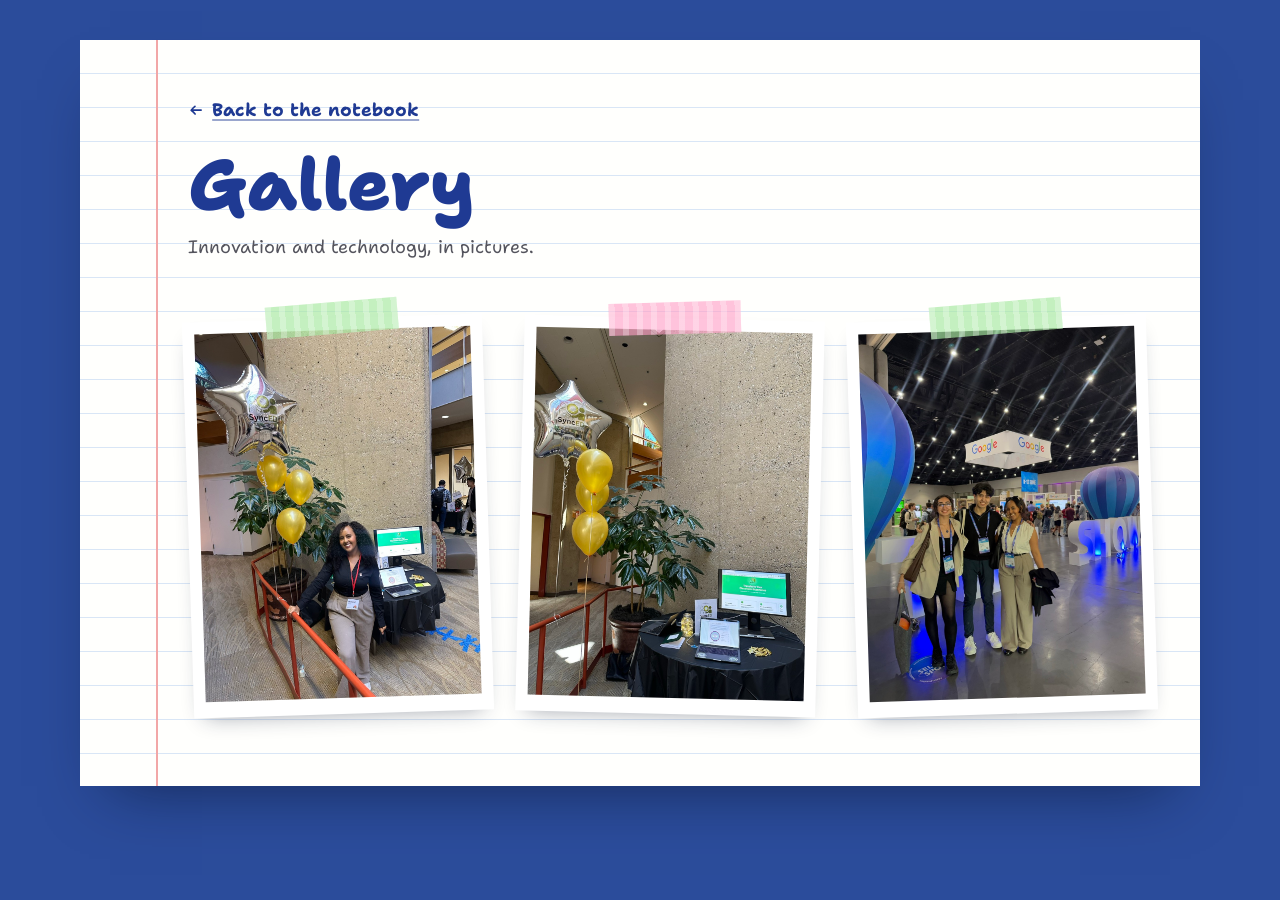
==== commit c2d2fee1: "Redesign portfolio as a zoomable hand-drawn notebook Replace the course reader with a notebook world" ====
--- a/gallery.html
+++ b/gallery.html
@@ -5,32 +5,32 @@
     <meta name="viewport" content="width=device-width, initial-scale=1.0">
     <title>Gallery — Meheret Abebe</title>
     <meta name="description" content="Photos from Meheret Abebe's work in innovation and technology.">
-    <meta name="theme-color" content="#e9e4d8">
+    <meta name="theme-color" content="#2b4c9b">
     <link rel="preconnect" href="https://fonts.googleapis.com">
     <link rel="preconnect" href="https://fonts.gstatic.com" crossorigin>
-    <link href="https://fonts.googleapis.com/css2?family=Libre+Franklin:wght@400..800&family=Literata:ital,opsz,wght@0,7..72,400..600;1,7..72,400&display=swap" rel="stylesheet">
+    <link href="https://fonts.googleapis.com/css2?family=Shantell+Sans:ital,wght@0,300..800;1,300..800&display=swap" rel="stylesheet">
     <link rel="stylesheet" href="styles.css">
 </head>
 <body>
     <svg class="sprite" aria-hidden="true" focusable="false">
-        <symbol id="i-arrow" viewBox="0 0 16 16"><path d="M5 11 11 5M6 5h5v5" fill="none" stroke="currentColor" stroke-width="1.6" stroke-linecap="round" stroke-linejoin="round"/></symbol>
+        <symbol id="i-arrow" viewBox="0 0 16 16"><path d="M4.5 11.5 11 5M6 4.6c1.8.2 3.6.1 5.3-.1.2 1.8.3 3.5.1 5.3" fill="none" stroke="currentColor" stroke-width="1.7" stroke-linecap="round" stroke-linejoin="round"/></symbol>
     </svg>
 
-    <main class="sheet gallery-sheet">
+    <main class="page gallery-page">
         <header class="gallery-head">
-            <a class="gallery-back" href="index.html#about"><svg class="icon" aria-hidden="true"><use href="#i-arrow"/></svg> Back to portfolio</a>
+            <a class="gallery-back" href="index.html#me"><svg class="icon" aria-hidden="true"><use href="#i-arrow"/></svg> Back to the notebook</a>
             <h1>Gallery</h1>
             <p>Innovation and technology, in pictures.</p>
         </header>
         <div class="gallery-grid">
-            <figure>
-                <img src="img/gallery-1.jpg" width="1400" height="1050" alt="Gallery photo 1">
+            <figure class="photo tape tilt-l">
+                <img src="img/gallery-1.jpg" width="1400" height="1050" alt="Meheret Abebe at a demo table with balloons and a monitor">
             </figure>
-            <figure>
-                <img src="img/gallery-2.jpg" width="1400" height="1050" alt="Gallery photo 2">
+            <figure class="photo tape tilt-r">
+                <img src="img/gallery-2.jpg" width="1400" height="1050" alt="Demo table with a monitor, laptop and balloons">
             </figure>
-            <figure>
-                <img src="img/gallery-3.jpg" width="1400" height="1050" alt="Gallery photo 3">
+            <figure class="photo tape tilt-l">
+                <img src="img/gallery-3.jpg" width="1400" height="1050" alt="Meheret Abebe with two others in a conference expo hall">
             </figure>
         </div>
     </main>
--- a/styles.css
+++ b/styles.css
@@ -1,32 +1,29 @@
-/* Course reader: white sheet on binder board, coloured tab dividers per section */
+/* Meheret's notebook: ruled paper on a blue cover, ballpoint ink, highlighters, washi tape.
+   Base styles are the stacked "list" reading; .zoom turns the page into one big canvas
+   that script.js moves a camera across. */
 
 :root {
-    --board: #e9e4d8;
-    --board-deep: #d8d1c1;
-    --sheet: #ffffff;
-    --ink: #1b2433;
-    --ink-2: #4c5568;
-    --rule: #dcd6c9;
-    --on-dark: #fbfaf6;
-    --on-dark-2: #b9bfcc;
-
-    --teal: #2f6f73;
-    --rust: #a4501f;
-    --mustard: #e3ad3b;
-    --blue: #2d4f86;
-    --olive: #56653f;
-    --plum: #76466a;
-
-    --display: "Libre Franklin", "Franklin Gothic Medium", "Helvetica Neue", Arial, sans-serif;
-    --text: "Literata", Georgia, "Times New Roman", serif;
-
-    --pad: clamp(20px, 5.5vw, 84px);
-    --sheet-max: 1180px;
-    --tab-w: 164px;
+    --cover: #2b4c9b;
+    --cover-deep: #213c7d;
+    --paper: #fffffd;
+    --rule: #d9e6f6;
+    --margin: #f2a7a7;
+    --ink: #1f3a93;
+    --graphite: #2b2b31;
+    --graphite-2: #54545d;
+
+    --hl-yellow: #ffe45c;
+    --hl-pink: #ff9ec7;
+    --hl-green: #a6e8a0;
+    --hl-blue: #9fd9ff;
+    --sticky: #fff1a1;
+    --tape: rgba(255, 158, 199, 0.62);
+    --tape-alt: rgba(166, 232, 160, 0.66);
+
+    --hand: "Shantell Sans", "Comic Neue", "Segoe Print", "Bradley Hand", cursive;
+    --wobbly: 255px 18px 225px 16px / 16px 225px 18px 255px;
+    --lift: 0 10px 22px -12px rgba(20, 30, 60, 0.45);
     --ease-out: cubic-bezier(0.16, 1, 0.3, 1);
-
-    --shadow-sheet: 0 1px 2px rgba(27, 36, 51, 0.08), 0 22px 48px -18px rgba(27, 36, 51, 0.28);
-    --shadow-tab: 0 3px 10px -4px rgba(27, 36, 51, 0.35);
 }
 
 *,
@@ -37,7 +34,7 @@
 
 html {
     scroll-behavior: smooth;
-    scrollbar-color: var(--ink-2) var(--board);
+    scrollbar-color: var(--ink) var(--cover-deep);
     -webkit-text-size-adjust: 100%;
 }
 
@@ -49,19 +46,17 @@
 
 body {
     margin: 0;
-    background: var(--board);
-    color: var(--ink);
-    font-family: var(--text);
-    font-size: 1.0625rem;
-    line-height: 1.65;
-    font-optical-sizing: auto;
+    background: var(--cover);
+    color: var(--graphite);
+    font-family: var(--hand);
+    font-size: 1.125rem;
+    line-height: 1.6;
     -webkit-font-smoothing: antialiased;
-    text-rendering: optimizeLegibility;
 }
 
 ::selection {
-    background: var(--teal);
-    color: var(--on-dark);
+    background: var(--hl-yellow);
+    color: var(--graphite);
 }
 
 img {
@@ -73,33 +68,36 @@
 h1,
 h2,
 h3,
-h4,
-h5 {
-    font-family: var(--display);
+h4 {
     margin: 0;
+    font-weight: 700;
+    line-height: 1.12;
     text-wrap: balance;
 }
 
 p,
 ul,
-ol,
-dl,
 figure,
 blockquote {
     margin: 0;
 }
 
 a {
-    color: inherit;
-    text-decoration-thickness: 1px;
-    text-underline-offset: 0.2em;
+    color: var(--ink);
+    text-decoration-thickness: 2px;
+    text-underline-offset: 0.18em;
+    text-decoration-color: color-mix(in srgb, var(--ink) 45%, transparent);
+}
+
+a:hover {
+    text-decoration-color: var(--ink);
 }
 
 a:focus-visible,
-.btn:focus-visible {
-    outline: 2px solid var(--ink);
-    outline-offset: 3px;
-    border-radius: 2px;
+button:focus-visible {
+    outline: 3px solid var(--ink);
+    outline-offset: 4px;
+    border-radius: 6px;
 }
 
 .sprite {
@@ -107,807 +105,982 @@
 }
 
 .icon {
-    width: 0.95em;
-    height: 0.95em;
+    width: 0.9em;
+    height: 0.9em;
     flex: none;
-    vertical-align: -0.12em;
+    vertical-align: -0.1em;
 }
 
 .skip-link {
     position: absolute;
     left: 16px;
     top: -100px;
-    z-index: 10;
-    background: var(--ink);
-    color: var(--on-dark);
+    z-index: 30;
+    background: var(--paper);
+    color: var(--ink);
     padding: 10px 16px;
-    font-family: var(--display);
-    font-weight: 600;
+    font-weight: 700;
+    border-radius: var(--wobbly);
 }
 
 .skip-link:focus {
     top: 16px;
 }
 
-/* ---------- Reader: sheet + tab column ---------- */
-
-.reader {
-    display: grid;
-    grid-template-columns: minmax(0, var(--sheet-max)) var(--tab-w);
-    justify-content: center;
-    padding: 40px 20px 96px;
-}
-
-.sheet {
+/* ---------- Highlighter, notes, tape ---------- */
+
+.hl {
+    color: inherit;
+    padding: 0 0.22em;
+    margin: 0 -0.08em;
+    background: linear-gradient(100deg, transparent 0.25em, var(--c) 0.4em, var(--c) calc(100% - 0.35em), transparent calc(100% - 0.15em)) 0 62% / 100% 74% no-repeat;
+    -webkit-box-decoration-break: clone;
+    box-decoration-break: clone;
+}
+
+.hl-yellow { --c: var(--hl-yellow); }
+.hl-pink { --c: var(--hl-pink); }
+.hl-green { --c: var(--hl-green); }
+
+.sticky {
+    background: var(--sticky);
+    padding: 22px 26px 26px;
+    box-shadow: var(--lift);
+    transform: rotate(-1.6deg);
+    font-size: 1.1875rem;
+    line-height: 1.5;
+}
+
+.photo {
     position: relative;
-    z-index: 2;
-    background: var(--sheet);
-    box-shadow: var(--shadow-sheet);
+    background: #fff;
+    padding: 12px 12px 16px;
+    box-shadow: var(--lift);
+}
+
+.tape::before {
+    content: "";
+    position: absolute;
+    top: -16px;
+    left: 50%;
+    width: 132px;
+    height: 32px;
+    transform: translateX(-50%) rotate(-3deg);
+    background:
+        repeating-linear-gradient(90deg, rgba(255, 255, 255, 0.28) 0 6px, transparent 6px 14px),
+        var(--tape);
+}
+
+.tilt-r { transform: rotate(1.4deg); }
+.tilt-l { transform: rotate(-1.8deg); }
+.tilt-l.tape::before { background: repeating-linear-gradient(90deg, rgba(255, 255, 255, 0.28) 0 6px, transparent 6px 14px), var(--tape-alt); }
+
+/* ---------- Sketches ---------- */
+
+.sketch svg {
+    display: block;
+    width: 100%;
+    height: auto;
+    overflow: visible;
+}
+
+.sk {
+    fill: none;
+    stroke: var(--ink);
+    stroke-width: 2.4;
+    stroke-linecap: round;
+    stroke-linejoin: round;
+}
+
+.sk-note {
+    font-family: var(--hand);
+    font-size: 17px;
+    font-weight: 500;
+    fill: var(--graphite-2);
+}
+
+.trail {
+    fill: none;
+    stroke: var(--ink);
+    stroke-width: 2.4;
+    stroke-dasharray: 8 10;
+    stroke-linecap: round;
+    opacity: 0.6;
+}
+
+/* ---------- Top bar ---------- */
+
+.bar {
+    position: sticky;
+    top: 0;
+    z-index: 20;
+    display: flex;
+    align-items: center;
+    gap: 20px;
+    padding: 10px 20px;
+    background: var(--paper);
+    box-shadow: 0 6px 16px -10px rgba(10, 20, 50, 0.5);
+}
+
+.bar-home {
+    flex: none;
+    font-weight: 800;
+    font-size: 1.0625rem;
+    color: var(--ink);
+    text-decoration: none;
+}
+
+.strip {
+    flex: 1;
     min-width: 0;
-}
-
-/* ---------- Tabs ---------- */
-
-.tabs {
-    position: sticky;
-    top: 40px;
-    align-self: start;
-    z-index: 1;
-    grid-column: 2;
-    grid-row: 1;
-}
-
-.tabs ol {
+    overflow-x: auto;
+    scrollbar-width: none;
+}
+
+.strip::-webkit-scrollbar {
+    display: none;
+}
+
+.strip ol {
     list-style: none;
     margin: 0;
-    padding: 24px 0 0;
+    padding: 4px 2px;
     display: flex;
-    flex-direction: column;
-    gap: 6px;
-}
-
-.tab {
+    gap: 4px;
+    width: max-content;
+}
+
+.strip a {
+    display: block;
+    padding: 4px 11px;
+    font-size: 0.9375rem;
+    font-weight: 500;
+    color: var(--graphite-2);
+    text-decoration: none;
+    border-radius: var(--wobbly);
+    transition: background-color 0.3s var(--ease-out), color 0.3s var(--ease-out);
+}
+
+.strip a:hover {
+    color: var(--ink);
+    background: color-mix(in srgb, var(--hl-blue) 45%, transparent);
+}
+
+.strip a[aria-current="true"] {
+    color: var(--graphite);
+    font-weight: 700;
+    background: var(--hl-yellow);
+}
+
+.bar-mode {
+    flex: none;
+    font: inherit;
+    font-size: 0.9375rem;
+    font-weight: 600;
+    color: var(--ink);
+    background: transparent;
+    border: 2px solid var(--ink);
+    border-radius: var(--wobbly);
+    padding: 5px 14px;
+    cursor: pointer;
+}
+
+.bar-mode:hover {
+    background: var(--hl-blue);
+}
+
+/* ---------- Page (list reading) ---------- */
+
+.page {
+    position: relative;
+    max-width: 1120px;
+    margin: 40px auto 80px;
+    padding: 56px 48px 72px 108px;
+    background-color: var(--paper);
+    background-image:
+        linear-gradient(90deg, transparent 76px, var(--margin) 76px, var(--margin) 78px, transparent 78px),
+        repeating-linear-gradient(180deg, transparent 0 33px, var(--rule) 33px 34px);
+    box-shadow: 0 30px 60px -30px rgba(5, 15, 40, 0.6);
+    display: grid;
+    gap: 120px;
+}
+
+.route {
+    display: none;
+}
+
+.spot {
+    position: relative;
+    scroll-margin-top: 80px;
+}
+
+.spot + .spot::before {
+    content: "";
+    position: absolute;
+    top: -62px;
+    left: 0;
+    right: 0;
+    border-top: 3px dashed color-mix(in srgb, var(--ink) 35%, transparent);
+}
+
+/* Cover */
+
+.cover {
+    display: grid;
+    grid-template-columns: minmax(0, 1.5fr) minmax(0, 1fr);
+    gap: 56px;
+    align-items: center;
+}
+
+.cover h1 {
+    font-size: clamp(3.25rem, 8vw, 6rem);
+    font-weight: 800;
+    letter-spacing: -0.02em;
+    line-height: 0.98;
+    color: var(--ink);
+}
+
+.roles {
     display: flex;
-    align-items: center;
-    height: 58px;
-    padding: 0 18px 0 40px;
-    margin-left: -8px;
-    background: var(--c);
-    color: var(--c-ink);
-    font-family: var(--display);
+    flex-wrap: wrap;
+    gap: 6px 14px;
+    margin-top: 22px;
+    font-size: clamp(1.25rem, 2.2vw, 1.75rem);
     font-weight: 700;
-    font-size: 0.9375rem;
-    letter-spacing: 0.01em;
-    text-decoration: none;
-    border-radius: 0 7px 7px 0;
-    transform: translateX(-22px);
-    transition: transform 0.45s var(--ease-out), box-shadow 0.45s var(--ease-out);
-}
-
-.tab:hover {
-    transform: translateX(-12px);
-}
-
-.tab[aria-current="true"] {
-    transform: translateX(0);
-    box-shadow: var(--shadow-tab);
-}
-
-.tab:focus-visible {
-    outline: 2px solid var(--ink);
-    outline-offset: 2px;
-    transform: translateX(0);
-}
-
-/* Tabs slide out from behind the sheet once on load */
-.js .tab {
-    transform: translateX(-110%);
-}
-
-.js.is-ready .tab {
-    transform: translateX(-22px);
-    transition-delay: calc(var(--i, 0) * 55ms);
-}
-
-.js.is-ready .tab:hover {
-    transform: translateX(-12px);
-    transition-delay: 0s;
-}
-
-.js.is-ready .tab[aria-current="true"] {
-    transform: translateX(0);
-}
-
-@media (prefers-reduced-motion: reduce) {
-    .tab,
-    .js .tab {
-        transition: none;
-    }
-    .js .tab {
-        transform: translateX(-22px);
-    }
-}
-
-/* ---------- Cover ---------- */
-
-.cover {
-    display: grid;
-    grid-template-columns: minmax(0, 1.35fr) minmax(0, 1fr);
-    gap: clamp(28px, 4vw, 64px);
-    align-items: end;
-    min-height: calc(100svh - 40px - 104px);
-    padding: clamp(36px, 6vw, 84px) var(--pad) clamp(40px, 5vw, 72px);
-}
-
-.cover-name {
-    font-size: clamp(3.4rem, 8.4vw, 6rem);
-    font-weight: 800;
-    line-height: 0.92;
-    letter-spacing: -0.035em;
-}
-
-.cover-name span {
-    display: block;
-}
-
-.cover-roles span {
-    white-space: nowrap;
-}
-
-.cover-roles {
+}
+
+.cover-lead {
     margin-top: 22px;
-    font-family: var(--display);
-    font-size: clamp(1.25rem, 2.1vw, 1.75rem);
-    font-weight: 600;
-    line-height: 1.25;
-    color: var(--teal);
-}
-
-.cover-lead {
-    margin-top: 18px;
-    max-width: 34em;
-    font-size: clamp(1.0625rem, 1.3vw, 1.25rem);
-    line-height: 1.55;
+    max-width: 38em;
+    font-size: 1.1875rem;
 }
 
 .cover-actions {
     display: flex;
     flex-wrap: wrap;
-    gap: 12px;
-    margin-top: 32px;
+    gap: 14px;
+    margin-top: 30px;
 }
 
 .btn {
     display: inline-flex;
     align-items: center;
     gap: 10px;
-    min-height: 52px;
-    padding: 0 26px;
-    font-family: var(--display);
+    min-height: 54px;
+    padding: 0 28px;
     font-weight: 700;
+    font-size: 1.125rem;
+    text-decoration: none;
+    border: 3px solid var(--ink);
+    border-radius: var(--wobbly);
+    transition: transform 0.35s var(--ease-out), background-color 0.25s var(--ease-out);
+}
+
+.btn:hover {
+    transform: rotate(-1.5deg) scale(1.03);
+}
+
+.btn-ink {
+    background: var(--ink);
+    color: var(--paper);
+}
+
+.btn-line {
+    background: var(--paper);
+    color: var(--ink);
+}
+
+.btn-line:hover {
+    background: var(--hl-yellow);
+}
+
+.cover-facts {
+    margin-top: 26px;
+    font-size: 1rem;
+    color: var(--graphite-2);
+}
+
+.hint {
+    display: none;
+}
+
+.cover-photo {
+    max-width: 420px;
+    justify-self: center;
+}
+
+/* Chapters */
+
+.chapter {
+    display: grid;
+    grid-template-columns: minmax(0, 360px) minmax(0, 1fr);
+    gap: 56px;
+    align-items: start;
+}
+
+.ch-side {
+    display: grid;
+    gap: 28px;
+}
+
+.chapter h2 {
+    font-size: clamp(2.25rem, 4.6vw, 3.25rem);
+    font-weight: 800;
+    color: var(--ink);
+    letter-spacing: -0.01em;
+}
+
+.ch-n {
+    color: var(--ink);
+    padding: 0 0.12em;
+    background: linear-gradient(100deg, transparent 0.06em, var(--hl-pink) 0.14em, var(--hl-pink) calc(100% - 0.1em), transparent) 0 70% / 100% 55% no-repeat;
+}
+
+.ch-when {
+    margin-top: -16px;
     font-size: 1.0625rem;
-    text-decoration: none;
-    border: 2px solid var(--ink);
-    transition: background-color 0.25s var(--ease-out), color 0.25s var(--ease-out);
-}
-
-.btn-solid {
-    background: var(--ink);
-    color: var(--on-dark);
-}
-
-.btn-solid:hover {
-    background: var(--teal);
-    border-color: var(--teal);
-}
-
-.btn-line {
-    background: transparent;
-    color: var(--ink);
-}
-
-.btn-line:hover {
-    background: var(--ink);
-    color: var(--on-dark);
-}
-
-.cover-facts {
-    display: grid;
-    gap: 0;
-    margin-top: 44px;
-    border-top: 1px solid var(--ink);
-    max-width: 40em;
-}
-
-.cover-facts > div {
-    display: grid;
-    grid-template-columns: 7.5rem 1fr;
-    gap: 16px;
-    padding: 10px 0;
-    border-bottom: 1px solid var(--rule);
-    font-size: 0.9375rem;
-}
-
-.cover-facts dt {
-    font-family: var(--display);
-    font-weight: 600;
-    color: var(--ink-2);
-}
-
-.cover-facts dd {
-    margin: 0;
-}
-
-.cover-portrait {
-    align-self: stretch;
-    max-height: min(78svh, 760px);
-}
-
-.cover-portrait img {
-    width: 100%;
-    height: 100%;
-    object-fit: cover;
-    object-position: 50% 30%;
-}
-
-/* ---------- Parts and dividers ---------- */
-
-.part {
-    padding: 0 var(--pad) clamp(56px, 7vw, 104px);
-    scroll-margin-top: 0;
-}
-
-.divider {
-    margin: 0 calc(var(--pad) * -1) clamp(40px, 5vw, 72px);
-    padding: clamp(36px, 5vw, 64px) var(--pad) clamp(28px, 3.4vw, 44px);
-    background: var(--c);
-    color: var(--c-ink);
-}
-
-.divider h2 {
-    font-size: clamp(2.75rem, 7vw, 5.5rem);
+    color: var(--graphite-2);
+}
+
+.sketch {
+    max-width: 400px;
+}
+
+.ch-main {
+    display: grid;
+    gap: 44px;
+    min-width: 0;
+}
+
+.story {
+    font-size: 1.1875rem;
+    max-width: 62ch;
+}
+
+.entry h3 {
+    font-size: 1.75rem;
+    line-height: 1.3;
+    color: var(--graphite);
+}
+
+.entry h3 a {
+    color: inherit;
+}
+
+.meta {
+    margin-top: 6px;
+    color: var(--graphite-2);
+    font-size: 1.0625rem;
+}
+
+.meta b,
+.notes b {
     font-weight: 800;
-    line-height: 0.95;
-    letter-spacing: -0.035em;
-}
-
-.divider p {
+    font-variant-numeric: tabular-nums;
+}
+
+.entry > p:not(.meta):not(.tags):not(.links) {
     margin-top: 14px;
-    max-width: 40em;
-    font-size: clamp(1rem, 1.3vw, 1.1875rem);
-    opacity: 0.92;
-}
-
-h3 {
-    font-size: clamp(1.375rem, 2vw, 1.75rem);
-    font-weight: 700;
-    line-height: 1.2;
-    letter-spacing: -0.015em;
-}
-
-h4 {
-    margin-top: 28px;
-    margin-bottom: 8px;
-    font-size: 0.9375rem;
-    font-weight: 700;
-    color: var(--ink);
-}
-
-h5 {
-    font-size: 0.9375rem;
-    font-weight: 700;
-    margin-bottom: 6px;
-}
-
-h3 a {
-    text-decoration: none;
-    background: linear-gradient(currentColor, currentColor) 0 100% / 100% 1px no-repeat;
-    padding-bottom: 1px;
-}
-
-h3 a:hover {
-    color: var(--c, var(--teal));
-}
-
-/* Tick lists: a short rule in the section colour instead of bullets */
-.ticks {
+    max-width: 62ch;
+}
+
+.notes {
     list-style: none;
     padding: 0;
-    display: grid;
-    gap: 8px;
-}
-
-.ticks li {
+    margin-top: 14px;
+    display: grid;
+    gap: 7px;
+}
+
+.notes li {
     position: relative;
-    padding-left: 22px;
+    padding-left: 30px;
     max-width: 62ch;
 }
 
-.ticks li::before {
+.notes li::before {
     content: "";
     position: absolute;
-    left: 0;
-    top: 0.82em;
-    width: 11px;
-    height: 2px;
-    background: var(--c, var(--ink));
-}
-
-.part[style*="--mustard"] .ticks li::before {
+    left: 2px;
+    top: 0.78em;
+    width: 16px;
+    height: 3px;
+    border-radius: 3px;
     background: var(--ink);
-}
-
-.figure {
-    font-family: var(--display);
-    font-weight: 700;
-    font-variant-numeric: tabular-nums lining-nums;
-}
-
-/* ---------- Projects ---------- */
-
-.project {
-    display: grid;
-    grid-template-columns: minmax(0, 1.1fr) minmax(0, 1fr);
-    gap: clamp(24px, 4vw, 56px);
-    align-items: start;
-    padding: clamp(40px, 5vw, 64px) 0;
-    border-top: 1px solid var(--rule);
-}
-
-.project:first-of-type {
-    border-top: 0;
-    padding-top: 0;
-}
-
-.project-flip .project-figure {
-    order: 2;
-}
-
-.project-figure {
-    border: 1px solid var(--rule);
-    background: var(--board);
-}
-
-.project-figure img {
-    width: 100%;
-    aspect-ratio: 16 / 9.5;
-    object-fit: cover;
-    object-position: 50% 20%;
-}
-
-.project-body > p:not(.tags) {
-    margin-top: 12px;
-    max-width: 62ch;
-}
-
-.project-lead {
-    grid-template-columns: 1fr;
-}
-
-.project-lead .project-figure img {
-    aspect-ratio: 16 / 8;
-    object-position: 50% 40%;
-}
-
-.project-lead .project-body {
-    display: grid;
-    grid-template-columns: minmax(0, 1.25fr) minmax(0, 1fr);
-    gap: clamp(24px, 4vw, 56px);
-}
-
-.project-lead h3 {
-    font-size: clamp(1.75rem, 3vw, 2.5rem);
-    letter-spacing: -0.025em;
-}
-
-.project-lead .project-main p {
-    margin-top: 14px;
-    font-size: 1.125rem;
-    max-width: 60ch;
-}
-
-.project-lead .project-side h4 {
-    margin-top: 6px;
-}
-
-.project-text {
-    grid-template-columns: 1fr;
-}
-
-.ticks-row {
-    grid-template-columns: repeat(auto-fit, minmax(220px, 1fr));
-    column-gap: 32px;
+    transform: rotate(-6deg);
 }
 
 .tags {
-    margin-top: 18px;
-    font-family: var(--display);
-    font-size: 0.875rem;
+    margin-top: 16px;
+    font-size: 0.9375rem;
     font-weight: 600;
-    color: var(--ink-2);
-}
-
-.project-links {
-    list-style: none;
-    padding: 0;
+    color: var(--graphite-2);
+}
+
+.links {
     display: flex;
     flex-wrap: wrap;
     gap: 10px 26px;
-    margin-top: 20px;
-    font-family: var(--display);
+    margin-top: 16px;
     font-weight: 700;
-    font-size: 0.9875rem;
-}
-
-.project-links a {
+}
+
+.links a {
     display: inline-flex;
     align-items: center;
     gap: 6px;
-    color: var(--c, var(--teal));
-    text-decoration: underline;
-    text-decoration-color: currentColor;
-}
-
-.project-links a:hover {
-    color: var(--ink);
-}
-
-.link-pending {
-    color: var(--ink-2);
+}
+
+.pending {
+    color: var(--graphite-2);
     font-weight: 500;
 }
 
-/* ---------- Entries (experience, education, leadership) ---------- */
-
-.entries {
-    list-style: none;
-    padding: 0;
-    border-top: 2px solid var(--ink);
-}
-
-.entry {
-    display: grid;
-    grid-template-columns: 11.5rem minmax(0, 1fr);
-    gap: clamp(16px, 3vw, 40px);
-    padding: clamp(28px, 3.4vw, 40px) 0;
-    border-bottom: 1px solid var(--rule);
-}
-
-.entry-date {
-    font-family: var(--display);
-    font-weight: 600;
-    font-size: 0.9375rem;
-    font-variant-numeric: tabular-nums lining-nums;
-    color: var(--ink-2);
-    padding-top: 0.3em;
-}
-
-.entry-org {
-    margin-top: 4px;
-    margin-bottom: 14px;
-    font-family: var(--display);
-    font-weight: 500;
-    color: var(--ink-2);
-}
-
-.entry-org .figure {
-    margin-left: 12px;
-    padding-left: 12px;
-    border-left: 1px solid var(--rule);
-    color: var(--ink);
-}
-
-.entry-org a {
-    color: var(--ink-2);
-}
-
-.entry-org a:hover {
-    color: var(--c, var(--ink));
-}
-
-.entry-body > p:not(.entry-org) {
-    max-width: 62ch;
-}
-
-.entry .ticks b {
-    font-weight: 700;
-}
-
-.courses {
+.project .shot {
+    margin: 10px 0 26px;
+    max-width: 620px;
+}
+
+.courses,
+.toolkit-cols {
     display: grid;
     grid-template-columns: repeat(3, minmax(0, 1fr));
     gap: 24px;
-    margin-top: 4px;
-}
-
-.courses ul {
-    list-style: none;
-    padding: 0;
-    display: grid;
-    gap: 4px;
-    font-size: 0.9375rem;
-    color: var(--ink-2);
-}
-
-.thesis {
-    margin-top: 32px;
-    padding: 22px 24px 24px;
-    background: #f1f4f9;
-}
-
-.thesis h4 {
-    margin-top: 0;
-}
-
-.thesis-title {
-    font-style: italic;
-    font-size: 1.125rem;
-    margin-bottom: 14px;
-}
-
-/* ---------- Skills ---------- */
-
-.skill-groups {
-    display: grid;
-    grid-template-columns: repeat(3, minmax(0, 1fr));
-    border-top: 2px solid var(--ink);
-}
-
-.skill-group {
-    padding: 28px 28px 8px 0;
-}
-
-.skill-group + .skill-group {
-    padding-left: 28px;
-    border-left: 1px solid var(--rule);
-}
-
-.skill-group ul {
-    list-style: none;
-    padding: 0;
-    margin-top: 14px;
-    display: grid;
-    gap: 0;
-}
-
-.skill-group li {
-    padding: 10px 0;
-    border-bottom: 1px solid var(--rule);
+    margin-top: 18px;
+}
+
+.courses h4,
+.toolkit-cols h4,
+.thesis-note h4 {
+    line-height: 1.35;
+}
+
+.courses h4,
+.toolkit-cols h4 {
     font-size: 1.0625rem;
-}
-
-/* ---------- About ---------- */
-
-.about {
-    display: grid;
-    grid-template-columns: minmax(0, 1.6fr) minmax(0, 1fr);
-    gap: clamp(28px, 5vw, 72px);
-    align-items: start;
-}
-
-.about-text {
-    display: grid;
-    gap: 1.1em;
-    max-width: 66ch;
-}
-
-.about-intro {
-    font-size: 1.1875rem;
-    line-height: 1.55;
-}
-
-.mission {
-    margin: 0.6em 0;
-    padding: 0.2em 0 0.2em 0;
-}
-
-.mission p {
-    font-family: var(--display);
-    font-size: clamp(1.5rem, 2.6vw, 2.125rem);
-    font-weight: 700;
-    line-height: 1.2;
-    letter-spacing: -0.02em;
-    color: var(--plum);
-    text-wrap: balance;
-}
-
-.about-figures {
-    display: grid;
-    gap: 20px;
-    position: sticky;
-    top: 40px;
-}
-
-.about-figures figure {
-    border: 1px solid var(--rule);
-}
-
-.interests {
-    margin-top: clamp(48px, 6vw, 80px);
-    padding-top: 24px;
-    border-top: 2px solid var(--ink);
-}
-
-.interests h3 {
-    font-size: 1.25rem;
-}
-
+    color: var(--ink);
+    margin-bottom: 6px;
+}
+
+.courses ul,
+.toolkit-cols ul,
 .interests ul {
     list-style: none;
     padding: 0;
-    margin-top: 16px;
-    display: grid;
-    grid-template-columns: repeat(4, minmax(0, 1fr));
-    gap: 0;
-}
-
-.interests li {
-    padding: 14px 18px 14px 0;
-    font-family: var(--display);
-    font-weight: 600;
-    font-size: 1.0625rem;
-}
-
-.interests li + li {
-    padding-left: 18px;
-    border-left: 1px solid var(--rule);
-}
-
-.interests a {
-    color: var(--plum);
-}
-
-.interests a .icon {
-    margin-left: 4px;
-}
-
-.interests a:hover {
-    color: var(--ink);
-}
-
-/* ---------- Back cover (contact) ---------- */
-
-.part-back {
-    padding: 0;
-}
-
-.back-cover {
-    background: var(--ink);
-    color: var(--on-dark);
-    padding: clamp(56px, 8vw, 112px) var(--pad) clamp(32px, 4vw, 48px);
-}
-
-.back-cover h2 {
-    font-size: clamp(2.75rem, 7vw, 5.5rem);
-    font-weight: 800;
-    line-height: 0.95;
-    letter-spacing: -0.035em;
-}
-
-.back-lead {
-    margin-top: 20px;
-    max-width: 40em;
-    font-size: clamp(1.0625rem, 1.4vw, 1.25rem);
-    color: var(--on-dark-2);
-}
-
-.back-email {
-    display: inline-block;
-    margin-top: 36px;
-    font-family: var(--display);
+    display: grid;
+    gap: 4px;
+    font-size: 1rem;
+}
+
+.mission p {
+    font-size: clamp(1.625rem, 3vw, 2.25rem);
     font-weight: 700;
-    font-size: clamp(1.25rem, 3.6vw, 2.75rem);
-    letter-spacing: -0.02em;
-    line-height: 1.15;
-    color: var(--mustard);
-    text-decoration: underline;
-    text-decoration-thickness: 2px;
-    text-underline-offset: 0.18em;
-    overflow-wrap: anywhere;
-    transition: color 0.25s var(--ease-out);
-}
-
-.back-email:hover {
-    color: var(--on-dark);
-}
-
-.back-cover a:focus-visible {
-    outline-color: var(--mustard);
-}
-
-.back-grid {
-    display: grid;
-    grid-template-columns: minmax(0, 1fr) minmax(0, 1fr);
-    gap: 32px;
-    margin-top: clamp(40px, 5vw, 64px);
-    padding-top: 24px;
-    border-top: 1px solid rgba(251, 250, 246, 0.25);
-}
-
-.back-facts {
-    display: grid;
-    gap: 8px;
-}
-
-.back-facts > div {
-    display: grid;
-    grid-template-columns: 7.5rem 1fr;
-    gap: 16px;
-}
-
-.back-facts dt {
-    font-family: var(--display);
-    font-weight: 600;
-    color: var(--on-dark-2);
-}
-
-.back-facts dd {
-    margin: 0;
-}
-
-.back-links {
-    list-style: none;
-    padding: 0;
+    line-height: 1.32;
+    color: var(--ink);
+    text-wrap: balance;
+}
+
+.toolkit h3,
+.interests h3 {
+    font-size: 1.5rem;
+}
+
+.interests ul {
     display: flex;
     flex-wrap: wrap;
-    gap: 12px 28px;
-    align-content: start;
-    font-family: var(--display);
-    font-weight: 700;
+    gap: 10px 32px;
+    margin-top: 12px;
     font-size: 1.0625rem;
-}
-
-.back-links a {
-    display: inline-flex;
+    font-weight: 600;
+}
+
+.illo {
+    max-width: 440px;
+}
+
+/* Experience: chronological roles, each its own spot, dashed rules between */
+.exp-lane {
+    position: relative;
+    display: grid;
+    gap: 120px;
+}
+
+.exp-lane::before,
+.exp-lane + .spot::before {
+    content: "";
+    position: absolute;
+    top: -62px;
+    left: 0;
+    right: 0;
+    border-top: 3px dashed color-mix(in srgb, var(--ink) 35%, transparent);
+}
+
+.role {
+    display: grid;
+    grid-template-columns: 220px minmax(0, 1fr);
+    gap: 40px;
+    align-items: start;
+}
+
+.photo-row {
+    display: grid;
+    grid-template-columns: minmax(0, 0.8fr) minmax(0, 1fr);
+    gap: 40px;
+    align-items: start;
+}
+
+.photo-row .illo {
+    margin-top: 40px;
+}
+
+.portrait {
+    max-width: 380px;
+}
+
+/* Experience: each role gets its own doodle and room to breathe */
+.doodle {
+    max-width: 230px;
+    margin-bottom: 18px;
+}
+
+.exp .notes {
+    gap: 10px;
+    margin-top: 18px;
+}
+
+/* Wide chapters (Experience, Projects): header row on top, two columns of entries below */
+.chapter-wide {
+    grid-template-columns: minmax(0, 1fr);
+}
+
+.chapter-wide .ch-side {
+    grid-template-columns: minmax(0, 340px) minmax(0, 1fr);
+    grid-template-areas: "title title" "sketch note";
     align-items: center;
-    gap: 6px;
-    color: var(--on-dark);
-}
-
-.back-links a:hover {
-    color: var(--mustard);
+    gap: 28px 48px;
+}
+
+.chapter-wide .ch-title { grid-area: title; }
+.chapter-wide .sketch { grid-area: sketch; }
+.chapter-wide .sticky { grid-area: note; max-width: 420px; }
+
+.chapter-wide .ch-when {
+    margin-top: 12px;
+}
+
+.grid-2 {
+    grid-template-columns: repeat(2, minmax(0, 1fr));
+    gap: 56px 64px;
+    align-items: start;
+}
+
+.project-sketch {
+    max-width: 360px;
+    margin-bottom: 18px;
+}
+
+.thesis-note {
+    margin-top: 30px;
+    transform: rotate(-0.6deg);
+    font-size: 1.0625rem;
+}
+
+.thesis-note h4 {
+    font-size: 1.0625rem;
+    color: var(--ink);
+}
+
+.thesis-title {
+    margin: 4px 0 6px;
+    font-style: italic;
+    font-weight: 600;
+}
+
+.toolkit-cols h3 {
+    font-size: 1.5rem;
+    line-height: 1.3;
+}
+
+.toolkit-cols .notes {
+    font-size: 1.125rem;
+}
+
+/* Contact */
+
+.contact {
+    display: grid;
+    grid-template-columns: minmax(0, 340px) minmax(0, 1fr);
+    gap: 56px;
+    align-items: center;
+}
+
+.contact h2 {
+    font-size: clamp(2.25rem, 4.6vw, 3.25rem);
+    font-weight: 800;
+    color: var(--ink);
+}
+
+.contact-lead {
+    margin-top: 16px;
+    max-width: 40em;
+    font-size: 1.1875rem;
+}
+
+.contact-email {
+    display: inline-block;
+    margin-top: 24px;
+    font-size: clamp(1.25rem, 3.4vw, 2.25rem);
+    font-weight: 800;
+    overflow-wrap: anywhere;
+    background: linear-gradient(100deg, transparent 0.2em, var(--hl-yellow) 0.35em, var(--hl-yellow) calc(100% - 0.3em), transparent calc(100% - 0.1em)) 0 70% / 100% 60% no-repeat;
+    text-decoration: none;
+}
+
+.contact-facts {
+    margin-top: 16px;
+    color: var(--graphite-2);
 }
 
 .colophon {
-    margin-top: clamp(48px, 6vw, 80px);
-    font-family: var(--display);
-    font-size: 0.875rem;
-    color: var(--on-dark-2);
+    margin-top: 40px;
+    font-size: 0.9375rem;
+    color: var(--graphite-2);
+}
+
+/* ---------- Zoom mode: one big canvas under a camera ---------- */
+
+html.zoom {
+    scroll-behavior: auto;
+}
+
+.zoom body {
+    overflow-x: hidden;
+}
+
+.zoom .bar {
+    position: fixed;
+    left: 0;
+    right: 0;
+}
+
+.zoom .stage {
+    position: sticky;
+    top: 0;
+    height: 100vh;
+    overflow: hidden;
+}
+
+.zoom .page {
+    position: absolute;
+    top: 0;
+    left: 0;
+    margin: 0;
+    max-width: none;
+    width: max-content;
+    padding: 240px 240px 280px 280px;
+    grid-template-columns: repeat(4, 1400px);
+    gap: 300px 260px;
+    align-items: start;
+    background-image:
+        linear-gradient(90deg, transparent 150px, var(--margin) 150px, var(--margin) 154px, transparent 154px),
+        repeating-linear-gradient(180deg, transparent 0 39px, var(--rule) 39px 41px);
+    transform-origin: 0 0;
+    will-change: transform;
+    font-size: 1.3125rem;
+}
+
+.zoom .route {
+    display: block;
+    position: absolute;
+    inset: 0;
+    width: 100%;
+    height: 100%;
+    pointer-events: none;
+    overflow: visible;
+}
+
+.zoom .route path {
+    fill: none;
+    stroke: var(--ink);
+    stroke-width: 16;
+    stroke-dasharray: 44 36;
+    stroke-linecap: round;
+    opacity: 0.55;
+}
+
+.zoom .spot + .spot::before {
+    display: none;
+}
+
+.map-labels {
+    display: none;
+}
+
+.zoom .map-labels {
+    display: block;
+    position: absolute;
+    inset: 0;
+    pointer-events: none;
+}
+
+.map-label {
+    position: absolute;
+    transform: translate(-50%, -50%) rotate(-2deg);
+    padding: 3px 14px;
+    background: var(--hl-yellow);
+    color: var(--ink);
+    font-weight: 800;
+    font-size: 1.125rem;
+    white-space: nowrap;
+    border-radius: var(--wobbly);
+    box-shadow: 0 6px 14px -8px rgba(10, 20, 50, 0.5);
+    opacity: 0;
+    transition: opacity 0.3s var(--ease-out);
+}
+
+.map-label:nth-child(even) {
+    background: var(--hl-pink);
+    transform: translate(-50%, -50%) rotate(1.5deg);
+}
+
+.zoom.is-overview .map-label {
+    opacity: 1;
+}
+
+/* On the map, the page's own headings give way to the readable labels */
+.zoom .spot h2,
+.zoom .ch-when {
+    transition: opacity 0.3s var(--ease-out);
+}
+
+.zoom.is-overview .chapter h2,
+.zoom.is-overview .contact h2,
+.zoom.is-overview .ch-when {
+    opacity: 0;
+}
+
+.zoom.is-overview .spot {
+    cursor: zoom-in;
+}
+
+.zoom #cover { grid-area: 1 / 1 / 2 / 3; }
+.zoom #about { grid-area: 1 / 3; }
+.zoom #education { grid-area: 1 / 4; }
+.zoom .exp-lane { grid-area: 2 / 1 / 3 / 5; }
+.zoom #projects { grid-area: 3 / 4; }
+.zoom #leadership { grid-area: 3 / 3; }
+.zoom #skills { grid-area: 3 / 2; }
+.zoom #contact { grid-area: 3 / 1; }
+
+/* Experience timeline: intro then one stop per role, left to right */
+.zoom .exp-lane {
+    display: grid;
+    grid-template-columns: repeat(6, minmax(0, 1fr));
+    gap: 0 320px;
+    align-items: start;
+}
+
+.zoom .exp-lane::before {
+    display: none;
+}
+
+.zoom .exp-intro {
+    grid-template-columns: minmax(0, 1fr);
+}
+
+.zoom .role {
+    display: block;
+}
+
+.zoom .role .doodle {
+    max-width: 320px;
+}
+
+.zoom .role h3 {
+    font-size: 40px;
+}
+
+.zoom .role .meta {
+    font-size: 24px;
+}
+
+.zoom .role .notes {
+    font-size: 24px;
+}
+
+.zoom .cover {
+    gap: 120px;
+    align-items: end;
+}
+
+.zoom .cover h1 {
+    font-size: 260px;
+    line-height: 0.92;
+}
+
+.zoom .roles {
+    font-size: 76px;
+    gap: 12px 30px;
+    margin-top: 40px;
+}
+
+.zoom .cover-lead {
+    font-size: 44px;
+    line-height: 1.5;
+    max-width: 30em;
+    margin-top: 36px;
+}
+
+.zoom .cover-actions {
+    margin-top: 44px;
+    gap: 22px;
+}
+
+.zoom .btn {
+    min-height: 108px;
+    padding: 0 56px;
+    font-size: 44px;
+    border-width: 4px;
+}
+
+.zoom .cover-facts {
+    font-size: 34px;
+    margin-top: 34px;
+}
+
+.zoom .hint {
+    display: flex;
+    align-items: center;
+    gap: 18px;
+    margin-top: 64px;
+    font-size: 40px;
+    font-weight: 600;
+    color: var(--graphite-2);
+}
+
+.zoom .hint svg {
+    width: 54px;
+    height: 54px;
+}
+
+.zoom .cover-photo {
+    max-width: 820px;
+}
+
+.zoom .chapter {
+    grid-template-columns: 500px minmax(0, 1fr);
+    gap: 80px;
+}
+
+.zoom .chapter-wide {
+    grid-template-columns: minmax(0, 1fr);
+    gap: 64px;
+}
+
+.zoom .chapter-wide .ch-side {
+    grid-template-columns: minmax(0, 1fr) 420px 380px;
+    grid-template-areas: "title sketch note";
+    gap: 56px;
+}
+
+.zoom .chapter-wide .ch-when {
+    margin-top: 18px;
+}
+
+/* The side column follows the reading pan; anything past the section edge is clipped */
+.zoom .chapter {
+    overflow: clip;
+    overflow-clip-margin: 48px;
+}
+
+.zoom .chapter h2,
+.zoom .contact h2 {
+    font-size: 84px;
+}
+
+.zoom .ch-when {
+    font-size: 24px;
+    margin-top: -10px;
+}
+
+.zoom .sketch {
+    max-width: none;
+}
+
+.zoom .doodle {
+    max-width: 280px;
+}
+
+.zoom .entry h3 {
+    font-size: 36px;
+}
+
+.zoom .meta {
+    font-size: 21px;
+}
+
+.zoom .story,
+.zoom .sticky {
+    font-size: 23px;
+}
+
+.zoom .mission p {
+    font-size: 44px;
+}
+
+.zoom .toolkit-cols h3 {
+    font-size: 34px;
+}
+
+.zoom .toolkit-cols .notes {
+    font-size: 24px;
+}
+
+.zoom .contact {
+    grid-template-columns: 420px minmax(0, 1fr);
+    gap: 72px;
+}
+
+.zoom .contact-sketch {
+    max-width: none;
+}
+
+.zoom .contact-lead {
+    font-size: 30px;
+}
+
+.zoom .contact-email {
+    font-size: 50px;
+}
+
+.zoom .contact-facts,
+.zoom .contact-links {
+    font-size: 26px;
 }
 
 /* ---------- Gallery page ---------- */
 
-.gallery-sheet {
-    max-width: var(--sheet-max);
-    margin: 40px auto 96px;
-}
-
-.gallery-head {
-    padding: clamp(36px, 5vw, 64px) var(--pad) clamp(28px, 3.4vw, 44px);
-    background: var(--plum);
-    color: var(--on-dark);
+.gallery-page {
+    display: block;
 }
 
 .gallery-head h1 {
-    font-size: clamp(2.75rem, 7vw, 5.5rem);
+    font-size: clamp(2.75rem, 7vw, 4.5rem);
     font-weight: 800;
-    line-height: 0.95;
-    letter-spacing: -0.035em;
+    color: var(--ink);
 }
 
 .gallery-head p {
-    margin-top: 14px;
-    max-width: 40em;
+    margin-top: 8px;
+    color: var(--graphite-2);
 }
 
 .gallery-back {
     display: inline-flex;
     align-items: center;
     gap: 8px;
-    margin-bottom: 28px;
-    font-family: var(--display);
+    margin-bottom: 20px;
     font-weight: 700;
-    color: var(--on-dark);
 }
 
 .gallery-back .icon {
@@ -917,12 +1090,8 @@
 .gallery-grid {
     display: grid;
     grid-template-columns: repeat(3, minmax(0, 1fr));
-    gap: 16px;
-    padding: clamp(32px, 4vw, 56px) var(--pad) clamp(48px, 6vw, 80px);
-}
-
-.gallery-grid figure {
-    border: 1px solid var(--rule);
+    gap: 40px 32px;
+    margin-top: 56px;
 }
 
 .gallery-grid img {
@@ -931,143 +1100,83 @@
     object-fit: cover;
 }
 
-/* ---------- Responsive ---------- */
-
-@media (max-width: 1100px) {
-    .project-lead .project-body {
+/* ---------- Narrow screens (list reading) ---------- */
+
+@media (max-width: 900px) {
+    .page {
+        margin: 0;
+        padding: 40px 22px 56px 44px;
+        background-image:
+            linear-gradient(90deg, transparent 28px, var(--margin) 28px, var(--margin) 30px, transparent 30px),
+            repeating-linear-gradient(180deg, transparent 0 31px, var(--rule) 31px 32px);
+        gap: 96px;
+        box-shadow: none;
+    }
+
+    .spot + .spot::before {
+        top: -50px;
+    }
+
+    .cover,
+    .chapter,
+    .contact {
         grid-template-columns: 1fr;
-        gap: 8px;
-    }
-}
-
-@media (max-width: 960px) {
-    .reader {
-        grid-template-columns: minmax(0, 1fr);
-        padding: 0;
-    }
-
-    .tabs {
-        grid-column: 1;
-        grid-row: 1;
-        top: 0;
-        z-index: 3;
-        background: var(--board);
-        overflow-x: auto;
-        scrollbar-width: none;
-    }
-
-    .tabs::-webkit-scrollbar {
+        gap: 32px;
+    }
+
+    .cover-photo {
+        max-width: 280px;
+        justify-self: start;
+        margin-top: 8px;
+    }
+
+    .sketch {
+        max-width: 320px;
+    }
+
+    .contact-sketch {
+        max-width: 240px;
+    }
+
+    .bar-home {
         display: none;
     }
 
-    .tabs ol {
-        flex-direction: row;
-        gap: 4px;
-        padding: 10px 12px 0;
-        width: max-content;
-    }
-
-    .tab,
-    .js .tab,
-    .js.is-ready .tab {
-        height: 42px;
-        margin-left: 0;
-        padding: 0 16px;
-        font-size: 0.875rem;
-        border-radius: 7px 7px 0 0;
-        transform: translateY(6px);
-    }
-
-    .js.is-ready .tab:hover {
-        transform: translateY(3px);
-    }
-
-    .js.is-ready .tab[aria-current="true"],
-    .tab[aria-current="true"] {
-        transform: translateY(0);
-        box-shadow: none;
-    }
-
-    .sheet {
-        grid-row: 2;
-        box-shadow: none;
-    }
-
-    .part {
-        scroll-margin-top: 52px;
-    }
-
-    .cover {
+    .strip {
+        -webkit-mask-image: linear-gradient(90deg, #000 82%, transparent);
+        mask-image: linear-gradient(90deg, #000 82%, transparent);
+    }
+
+    .chapter-wide .ch-side {
         grid-template-columns: 1fr;
-        min-height: 0;
-        align-items: start;
-    }
-
-    .cover-portrait {
-        order: -1;
-        max-height: none;
-    }
-
-    .cover-portrait img {
-        aspect-ratio: 4 / 3;
-        object-position: 50% 22%;
-    }
-
-    .project,
-    .about {
+        grid-template-areas: "title" "sketch" "note";
+    }
+
+    .grid-2 {
         grid-template-columns: 1fr;
     }
 
-    .project-flip .project-figure {
-        order: 0;
-    }
-
-    .about-figures {
-        position: static;
-        grid-template-columns: 1fr 1fr;
-        align-items: start;
-    }
-
-    .gallery-sheet {
-        margin: 0;
-    }
-}
-
-@media (max-width: 720px) {
-    body {
-        font-size: 1rem;
-    }
-
-    .entry {
+    .doodle {
+        max-width: 170px;
+    }
+
+    .role,
+    .photo-row {
         grid-template-columns: 1fr;
-        gap: 6px;
-    }
-
-    .entry-date {
-        padding-top: 0;
-    }
-
-    .courses,
-    .skill-groups,
-    .back-grid {
-        grid-template-columns: 1fr;
-    }
-
-    .skill-group,
-    .skill-group + .skill-group {
-        padding: 20px 0 4px;
-        border-left: 0;
-    }
-
-    .interests ul {
-        grid-template-columns: 1fr 1fr;
-    }
-
-    .interests li,
-    .interests li + li {
-        padding: 12px 0;
-        border-left: 0;
-        border-bottom: 1px solid var(--rule);
+        gap: 20px;
+    }
+
+    .exp-lane {
+        gap: 96px;
+    }
+
+    .exp-lane::before,
+    .exp-lane + .spot::before {
+        top: -50px;
+    }
+
+    .bar {
+        padding: 8px 10px;
     }
 
     .gallery-grid {
@@ -1078,3 +1187,23 @@
         aspect-ratio: 4 / 3;
     }
 }
+
+@media (max-width: 640px) {
+    body {
+        font-size: 1.0625rem;
+    }
+
+    .courses,
+    .toolkit-cols {
+        grid-template-columns: 1fr;
+        gap: 18px;
+    }
+
+    .interests ul {
+        flex-direction: column;
+    }
+
+    .entry h3 {
+        font-size: 1.5rem;
+    }
+}
